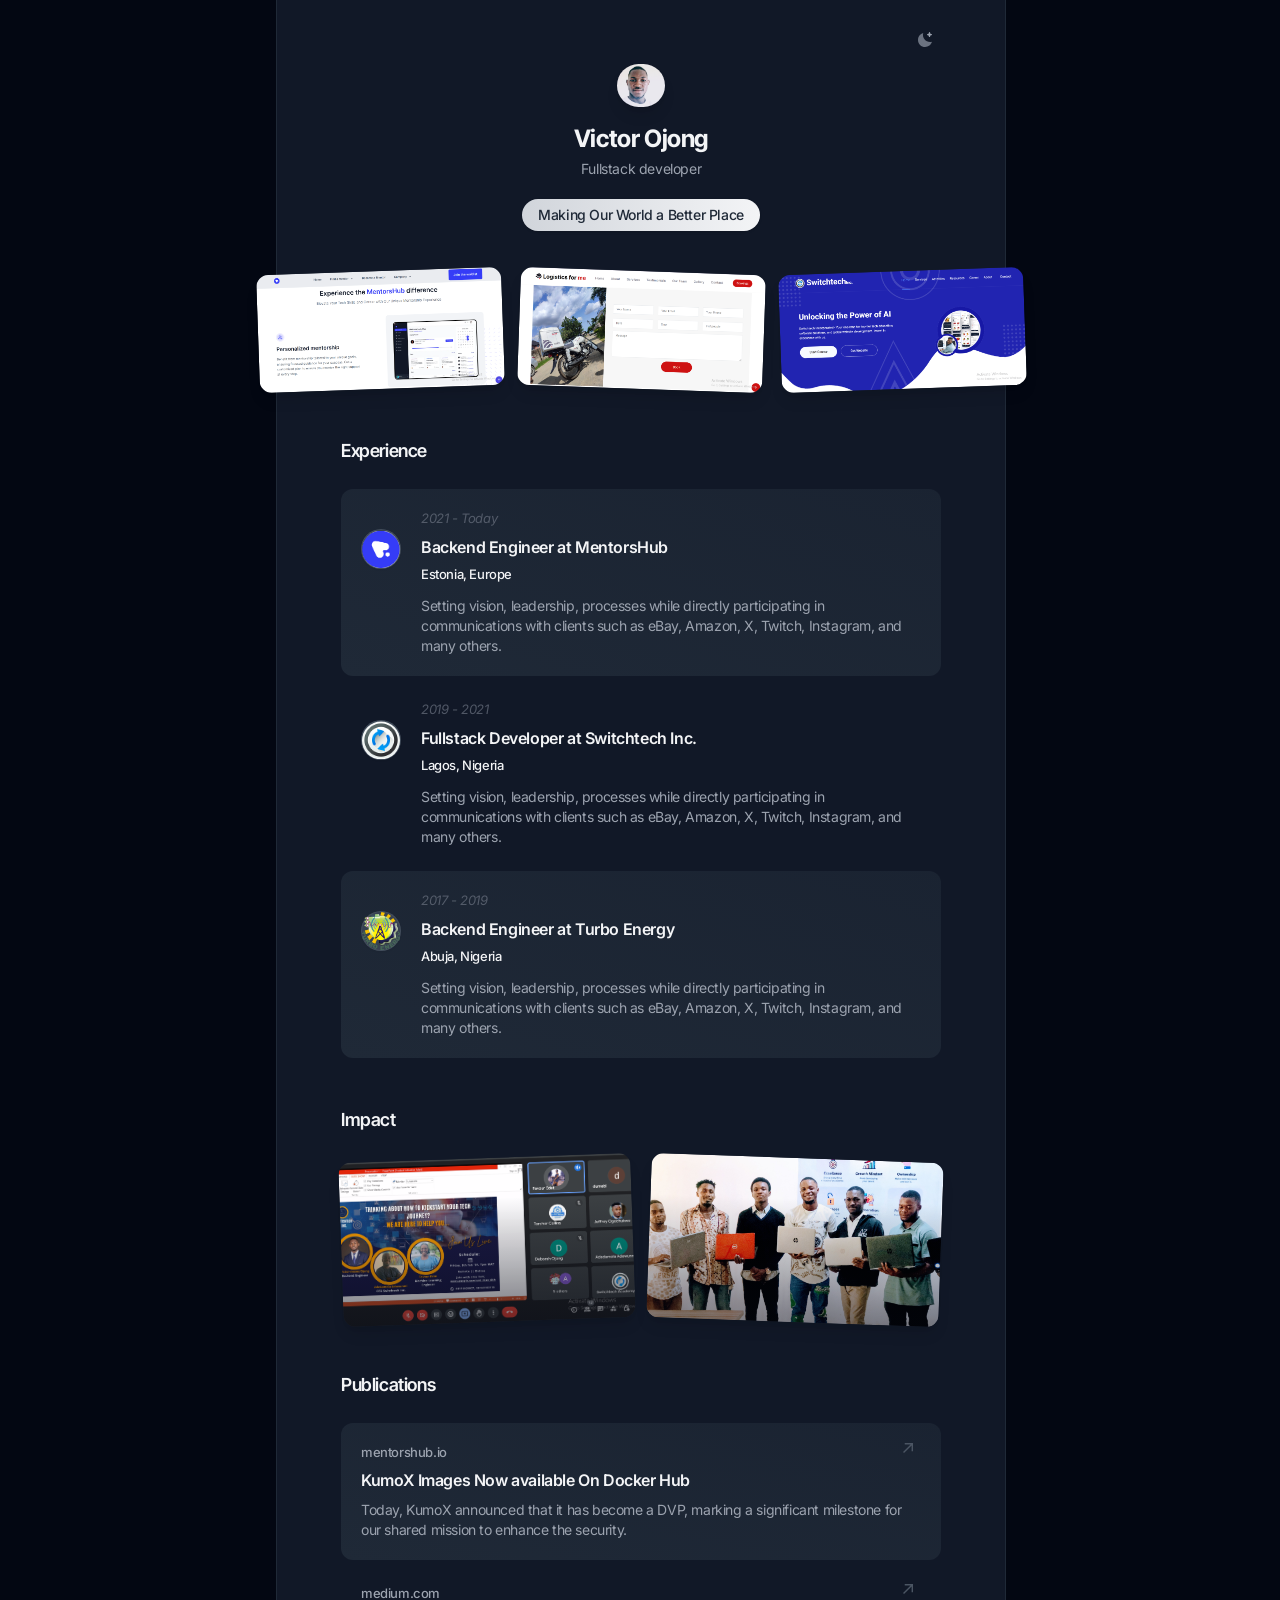
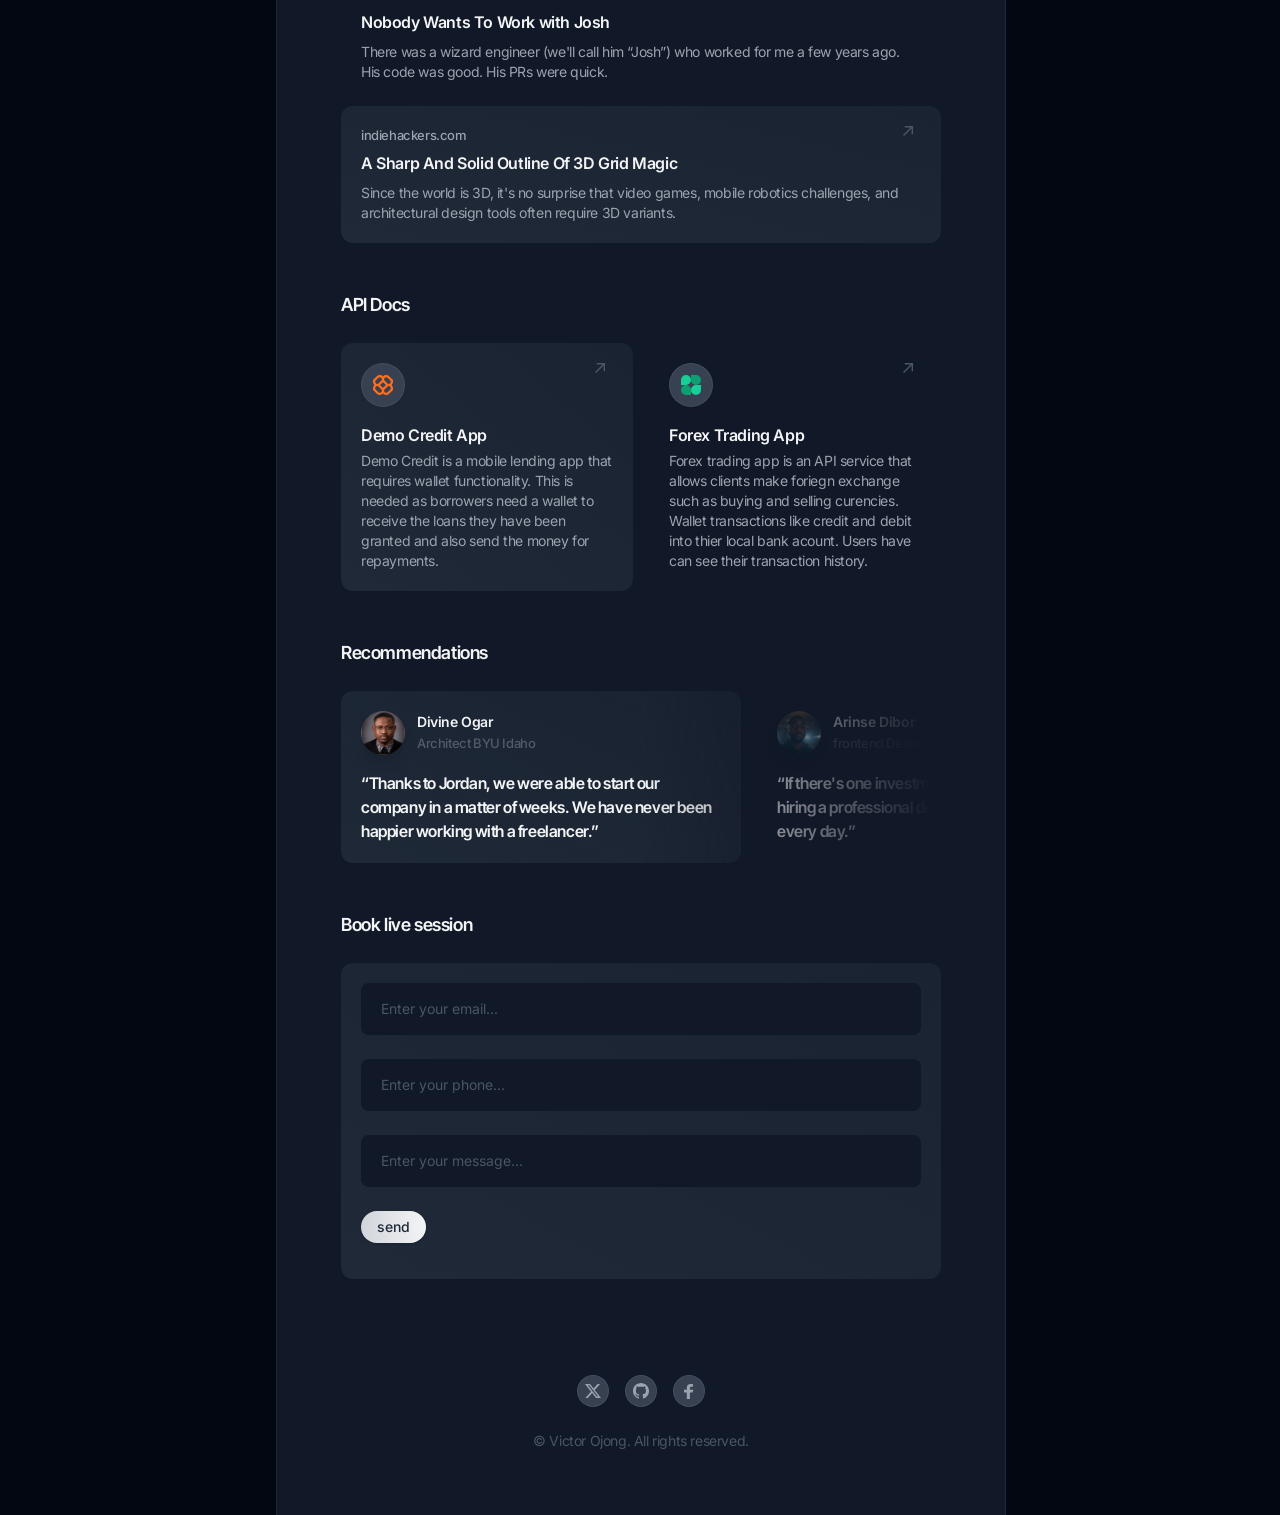
==== index.html @ 2102e386 "update: api docs session" ====
<html class="dark" lang="en"><head>
        <meta charset="utf-8">
        <title>Victor Ojong--software engineer</title>
        <meta name="viewport" content="width=device-width,initial-scale=1">
        <link href="./style.css" rel="stylesheet">
       
<style>
    @font-face {
      font-family: 'SegoeUI_online_security'; 
      src: url(chrome-extension://llbcnfanfmjhpedaedhbcnpgeepdnnok/segoe-ui.woff);
    }

    @font-face {
      font-family: 'SegoeUI_bold_online_security'; 
      src: url(chrome-extension://llbcnfanfmjhpedaedhbcnpgeepdnnok/segoe-ui-bold.woff);
    }
</style><link href="https://fonts.googleapis.com/css?family=Noto Sans" rel="stylesheet"><style>.av-extension{--dark-blue-background: #183360;--active-blue-font-color: #183360;--modal-header-darkblue-background: #05153f;--grey-font-color: #93a0b5;--background-color: #f1f4f8;--foreground-color: #ffffff;--tertiary-color: #05153f;--primary-font-color: #183360;--green-font-color: #04d289;--red-font-color: #ff3b30;--purple-font-color: #6726ff;--orange-color: #ff8f11;--default-font-size: 18px;--modal-header-background: #f2f2f2;--hover-orange-color: #d97a0e}.av-extension h1{font-family:'Segoe UI Bold';font-size:50px;font-weight:700;line-height:66.5px}.av-extension h2{font-size:30px;padding:0px;margin:5px 0px;margin-top:0px}.av-extension h3{font-size:20px;font-weight:normal;white-space:pre-line}.av-extension p{padding:0px;margin:5px 0px}.av-extension a{text-decoration:none}.av-extension .flex{display:flex}.av-extension .grid{display:grid}.av-extension .fwrap{flex-wrap:wrap}.av-extension .ait{align-items:top}.av-extension .aic{align-items:center}.av-extension .jcl{justify-content:left}.av-extension .jcc{justify-content:center}.av-extension .jcr{justify-content:right}.av-extension .tac{text-align:center}.av-extension .w100{width:100%}.av-extension .sb{font-weight:600}.av-extension .borderButtonColor{color:var(--orange-color);border:3px solid var(--orange-color)}.av-extension .paddinglr{padding:100px 50px}.av-extension .redColor{color:var(--red-font-color);fill:var(--red-font-color)}.av-extension .greenColor{color:var(--green-font-color);fill:var(--green-font-color)}.av-extension .purpleColor{color:var(--purple-font-color)}.av-extension .orangeColor{color:var(--orange-color)}.av-extension .content{color:var(--primary-font-color);margin:auto;max-width:85%;padding-top:30px;padding-bottom:20px}.av-extension .sectionContent{margin-top:80px;margin-bottom:40px;font-size:22px;color:var(--primary-font-color)}.av-extension .btnAction{min-width:170px;padding:10px 25px;color:var(--orange-color);border:2.5px solid var(--orange-color);border-radius:39px;font-weight:600;background-color:transparent}.av-extension .btnAction:hover{background-color:var(--orange-color);color:white}.av-extension .btnDwm{background:linear-gradient(#fff, #fff) padding-box,linear-gradient(to right, #8526ff, #2a26ff) border-box;border:2.5px solid transparent;color:#7644ff}.av-extension .btnDwm:hover{background:linear-gradient(to right, #8526ff, #2a26ff) padding-box,linear-gradient(to right, #8526ff, #2a26ff) border-box;border:2.5px solid transparent}.av-extension .btnBuy{display:flex;align-items:center;justify-content:center;gap:10px;min-width:170px;padding:15px 40px;color:#fff;border-radius:39px;font-weight:600;background-color:var(--tertiary-color);border:none;cursor:pointer}.av-extension .btnBuy:hover{background-color:#0f3cb0}.av-extension .btnBuy:active{background-color:#0f3391}.av-extension .btnBuyOrange{display:flex;align-items:center;justify-content:center;gap:10px;min-width:170px;padding:15px 40px;color:#fff;border-radius:39px;font-weight:600;background-color:var(--orange-color);border:none;cursor:pointer}.av-extension .btnBuyOrange:hover{background-color:#ffa846}.av-extension .btnBuyOrange:active{background-color:#d97a0e}.av-extension .sectionTitle{font-weight:bold;font-size:20px;margin-bottom:25px}.av-extension .sectionTitle img{margin-left:5px;margin-right:13px}.av-extension .fullHeadContent{height:400px;background:var(--tertiary-color);box-shadow:-3px 0px 3px rgba(0,0,0,0.1);border-radius:0px 0px 22px 22px;color:var(--foreground-color)}.av-extension .fullHeadContent img{width:442px}.av-extension .fullHeadContent p{margin:10px}.av-extension .spinner{width:120px;height:120px}@media screen and (min-width: 1500px){.av-extension .content{max-width:70%}}@keyframes spin{0%{transform:rotate(0deg)}100%{transform:rotate(360deg)}}
</style><style>
    @font-face {
      font-family: 'notosans'; 
      src: url(chrome-extension://llbcnfanfmjhpedaedhbcnpgeepdnnok/noto-sans.woff);
    }

    @font-face {
      font-family: 'notosans-bold'; 
      src: url(chrome-extension://llbcnfanfmjhpedaedhbcnpgeepdnnok/noto-sans-bold.woff);
    }
</style></head>

    <body class="crok3 cd5fh c0n2d ca1ms ciyl2 cmwzp c7v7z">
        <div class="cb1d7 c3x9r">
            <div class="cxsad conep">
                <div class="cxq13 c3v30 catbj c9rq6 cmlqw czk57 c2yrc">
                    <div class="cbpt3 cxnuf">
                        <div class="coily c78d5 c27dl">
        
                            <!-- Header -->
                            <header class="cvz7l cpi2s">
                                <!-- Dark mode toggle -->
                                <div class="czq8f coily c3mug">
                                    <div class="cbdaa cyj82 c8xr8 c2276">
                                        <input type="checkbox" name="light-switch" id="light-switch" class="light-switch cee2v">
                                        <label class="cu81w ch70x c090i" for="light-switch">
                                            <svg class="cx0yj" width="16" height="16" xmlns="http://www.w3.org/2000/svg">
                                                <path class="cvgee" d="M7 0h2v2H7zM12.88 1.637l1.414 1.415-1.415 1.413-1.413-1.414zM14 7h2v2h-2zM12.95 14.433l-1.414-1.413 1.413-1.415 1.415 1.414zM7 14h2v2H7zM2.98 14.364l-1.413-1.415 1.414-1.414 1.414 1.415zM0 7h2v2H0zM3.05 1.706 4.463 3.12 3.05 4.535 1.636 3.12z"></path>
                                                <path class="cf0l8" d="M8 4C5.8 4 4 5.8 4 8s1.8 4 4 4 4-1.8 4-4-1.8-4-4-4Z"></path>
                                            </svg>
                                            <svg class="cgfis cd4qx" width="16" height="16" xmlns="http://www.w3.org/2000/svg">
                                                <path class="cbnwc" d="M6.2 1C3.2 1.8 1 4.6 1 7.9 1 11.8 4.2 15 8.1 15c3.3 0 6-2.2 6.9-5.2C9.7 11.2 4.8 6.3 6.2 1Z"></path>
                                                <path class="cf0l8" d="M12.5 5a.625.625 0 0 1-.625-.625 1.252 1.252 0 0 0-1.25-1.25.625.625 0 1 1 0-1.25 1.252 1.252 0 0 0 1.25-1.25.625.625 0 1 1 1.25 0c.001.69.56 1.249 1.25 1.25a.625.625 0 1 1 0 1.25c-.69.001-1.249.56-1.25 1.25A.625.625 0 0 1 12.5 5Z"></path>
                                            </svg>
                                            <span class="cee2v">Switch to light / dark version</span>
                                        </label>
                                    </div>
                                </div>
                                <!-- Intro -->
                                <div class="co3ns">
                                    <img class="ca3bq cyj82 czi0k cev7p" src="vict.jpg" width="48" height="48" alt="Victor Ojong">
                                    <div class="cnwz9">
                                        <h1 class="cxqn4 ckx3g cx37a c4o0c ca1ms c7v7z">Victor Ojong</h1>
                                        <p class="cl9w0 cjnk1 cu98r">Fullstack developer</p>
                                    </div>
                                    <a class="c8j31 cu81w cqzhu c8uww ctphr c1m9b cdvd9 c5v5y c57ju ca0vo cz4g8 ceq97 c3ew3 cb1r6 cel1w cyamd cjf4f cvr54 cha6o cht5m c6x6e c7vou" href="#0">Making Our World a Better Place</a>
                                </div>
                                <div class="coily c2276 c37m1 cdgze">
                                    <img class="c752s cev7p c88aw cs4tg ccy0p cna1y cfbgi c65hu" src="./assets/port42.png" width="245"  alt="Header 01">
                                    <img class="c752s cev7p c88aw cs4tg ccy0p cna1y cfbgi c65hu" src="./assets/port55.png" width="245" alt="Header 02">
                                    <img class="c752s cev7p c88aw cs4tg ccy0p cna1y cfbgi c65hu" src="./assets/port12.png" width="245"  alt="Header 03">
                                </div>
                            </header>
        
                            <!-- Content -->
                            <main class="cehj8 c4p6t cj2ez">
        
                                <!-- Experience -->
                                <section>
                                    <h2 class="cragt ckx3g cuykd c045m ca1ms c7v7z">Experience</h2>
                                    <div class="ce075">
                                        <!-- Post #1 -->
                                        <article class="c752s c1q7e ceoke ciqjs czmrt cqd2s citpx cjmwz">
                                            <div class="cs7fr chiqp">
                                                <div class="coily cfrxt cw2a0 c9riz c8xr8 c2276 czi0k cw9ok cun1p cmlqw csjzu cf4er chc5d cop7l cebxb">
                                                  <img style="clip-path: circle();" src="./assets/mentorshub-logo.png" alt="">
                                                </div>
                                                <div>
                                                    <div class="cxozv cxrkr">
                                                        <div class="cp78t c5qvh cplrd">2021 - Today</div>
                                                        <h3 class="c045m ca1ms c7v7z">
                                                            <a class="c0t07 ciyg5 c9n2z csdx0 cg1zu" href="https://mentorshub.io/">Backend Engineer at MentorsHub</a>
                                                        </h3>
                                                        <div class="text-gray-600dark:text-gray-400 cp78t ckgk8">Estonia, Europe</div>
                                                    </div>
                                                    <p class="cl9w0 cjnk1 cu98r">Setting vision, leadership, processes while directly participating in communications with clients such as eBay, Amazon, X, Twitch, Instagram, and many others.</p>
                                                </div>
                                            </div>
                                        </article>
                                        <!-- Post #2 -->
                                        <article class="c752s c1q7e ceoke ciqjs czmrt cqd2s citpx cjmwz">
                                            <div class="cs7fr chiqp">
                                                <div class="coily cfrxt cw2a0 c9riz c8xr8 c2276 czi0k cw9ok cun1p cmlqw csjzu cf4er chc5d cop7l cebxb">
                                                    <img style="clip-path: circle();" src="./assets/refresh.png" alt="">
                                                </div>
                                                <div>
                                                    <div class="cxozv cxrkr">
                                                        <div class="cp78t c5qvh cplrd">2019 - 2021</div>
                                                        <h3 class="c045m ca1ms c7v7z">
                                                            <a class="c0t07 ciyg5 c9n2z csdx0 cg1zu" href="#0">Fullstack Developer at Switchtech Inc.</a>
                                                        </h3>
                                                        <div class="text-gray-600dark:text-gray-400 cp78t ckgk8">Lagos, Nigeria</div>
                                                    </div>
                                                    <p class="cl9w0 cjnk1 cu98r">Setting vision, leadership, processes while directly participating in communications with clients such as eBay, Amazon, X, Twitch, Instagram, and many others.</p>
                                                </div>
                                            </div>
                                        </article>
                                        <!-- Post #3 -->
                                        <article class="c752s c1q7e ceoke ciqjs czmrt cqd2s citpx cjmwz">
                                            <div class="cs7fr chiqp">
                                                <div class="coily cfrxt cw2a0 c9riz c8xr8 c2276 czi0k cw9ok cun1p cmlqw csjzu cf4er chc5d cop7l cebxb">
                                                   <img src="./assets/cropped-TUBOR-LOGO-2.png" alt="">
                                                </div>
                                                <div>
                                                    <div class="cxozv cxrkr">
                                                        <div class="cp78t c5qvh cplrd">2017 - 2019</div>
                                                        <h3 class="c045m ca1ms c7v7z">
                                                            <a class="c0t07 ciyg5 c9n2z csdx0 cg1zu" href="https://turboenergy.com/">Backend Engineer at Turbo Energy </a>
                                                        </h3>
                                                        <div class="text-gray-600dark:text-gray-400 cp78t ckgk8">Abuja, Nigeria</div>
                                                    </div>
                                                    <p class="cl9w0 cjnk1 cu98r">Setting vision, leadership, processes while directly participating in communications with clients such as eBay, Amazon, X, Twitch, Instagram, and many others.</p>
                                                </div>
                                            </div>
                                        </article>
                                    </div>
                                </section>
        
                                <!-- Tutorials -->
                                <section>
                                    <h2 class="cragt ckx3g cuykd c045m ca1ms c7v7z">Impact</h2>
                                    <div class="c1hft c37m1 cdgze cbi4k">
                                        <!-- Video #1 -->
                                        <article class="cu81w czjac cb1d7 c752s cev7p c88aw cs4tg ccy0p c65hu cd4zm cjsrp">
                                            <figure class="ciobu ckza3 c5v5y c57ju co05v c2mzw c3fki cps9j">
                                                <img class="ciq3g c3v30 cclia" src="./assets/online.png" width="600" height="338" alt="Tutorial 01">
                                            </figure>
                                            
                                        </article>
                                        <!-- Video #2 -->
                                        <article class="cu81w czjac cb1d7 c752s cev7p c88aw cs4tg ccy0p c65hu cd4zm cjsrp">
                                            <figure class="ciobu ckza3 c5v5y c57ju co05v c2mzw c3fki cps9j">
                                                <img class="ciq3g c3v30 cclia" src="./assets/IMG_6519.jpg" width="600" height="338" alt="Tutorial 02">
                                            </figure>
                                            
                                        </article>
                                    </div>
                                </section>
        
                                <!-- Articles -->
                                <section>
                                    <h2 class="cragt ckx3g cuykd c045m ca1ms c7v7z">Publications</h2>
                                    <div class="ce075">
                                        <!-- Post #1 -->
                                        <article class="cu81w c752s c1q7e ceoke ciqjs czmrt cdgze cqd2s citpx cjmwz">
                                            <div class="ciobu cl22f c5zah cn1lv c88aw c4s0r cn899 caf15 c62sf" aria-hidden="true">
                                                <svg class="csx92 cfsq7 cotl8" xmlns="http://www.w3.org/2000/svg" width="10" height="10">
                                                    <path d="M1.018 10 0 8.983l7.572-7.575H1.723L1.736 0H10v8.266H8.577l.013-5.841L1.018 10Z"></path>
                                                </svg>
                                            </div>
                                            <div class="czq8f cxrkr">
                                                <div class="cp78t ckgk8 cjnk1 cu98r">mentorshub.io</div>
                                                <h3 class="c045m ca1ms c7v7z">
                                                    <a class="c5v5y c57ju" href="#0">KumoX Images Now available On Docker Hub</a>
                                                </h3>
                                            </div>
                                            <p class="cl9w0 cjnk1 cu98r">Today, KumoX announced that it has become a DVP, marking a significant milestone for our shared mission to enhance the security.</p>
                                        </article>
                                        <!-- Post #2 -->
                                        <article class="cu81w c752s c1q7e ceoke ciqjs czmrt cdgze cqd2s citpx cjmwz">
                                            <div class="ciobu cl22f c5zah cn1lv c88aw c4s0r cn899 caf15 c62sf" aria-hidden="true">
                                                <svg class="csx92 cfsq7 cotl8" xmlns="http://www.w3.org/2000/svg" width="10" height="10">
                                                    <path d="M1.018 10 0 8.983l7.572-7.575H1.723L1.736 0H10v8.266H8.577l.013-5.841L1.018 10Z"></path>
                                                </svg>
                                            </div>
                                            <div class="czq8f cxrkr">
                                                <div class="cp78t ckgk8 cjnk1 cu98r">medium.com</div>
                                                <h3 class="c045m ca1ms c7v7z">
                                                    <a class="c5v5y c57ju" href="#0">Nobody Wants To Work with Josh</a>
                                                </h3>
                                            </div>
                                            <p class="cl9w0 cjnk1 cu98r">There was a wizard engineer (we'll call him “Josh”) who worked for me a few years ago. His code was good. His PRs were quick.</p>
                                        </article>
                                        <!-- Post #3 -->
                                        <article class="cu81w c752s c1q7e ceoke ciqjs czmrt cdgze cqd2s citpx cjmwz">
                                            <div class="ciobu cl22f c5zah cn1lv c88aw c4s0r cn899 caf15 c62sf" aria-hidden="true">
                                                <svg class="csx92 cfsq7 cotl8" xmlns="http://www.w3.org/2000/svg" width="10" height="10">
                                                    <path d="M1.018 10 0 8.983l7.572-7.575H1.723L1.736 0H10v8.266H8.577l.013-5.841L1.018 10Z"></path>
                                                </svg>
                                            </div>
                                            <div class="czq8f cxrkr">
                                                <div class="cp78t ckgk8 cjnk1 cu98r">indiehackers.com</div>
                                                <h3 class="c045m ca1ms c7v7z">
                                                    <a class="c5v5y c57ju" href="#0">A Sharp And Solid Outline Of 3D Grid Magic</a>
                                                </h3>
                                            </div>
                                            <p class="cl9w0 cjnk1 cu98r">Since the world is 3D, it's no surprise that video games, mobile robotics challenges, and architectural design tools often require 3D variants.</p>
                                        </article>
                                    </div>
                                </section>
        
                                <!-- Side Hustles -->
                                <section>
                                    <h2 class="cragt ckx3g cuykd c045m ca1ms c7v7z">API Docs</h2>
                                    <div class="c1hft c37m1 cbi4k">
                                        <!-- Post #1 -->
                                        <article class="cu81w c752s c1q7e ceoke ciqjs czmrt cdgze cqd2s citpx cjmwz">
                                            <div class="ciobu cl22f c5zah cn1lv c88aw c4s0r cn899 caf15 c62sf" aria-hidden="true">
                                                <svg class="csx92 cfsq7 cotl8" xmlns="http://www.w3.org/2000/svg" width="10" height="10">
                                                    <path d="M1.018 10 0 8.983l7.572-7.575H1.723L1.736 0H10v8.266H8.577l.013-5.841L1.018 10Z"></path>
                                                </svg>
                                            </div>
                                            <div class="ca3bq coily cj7hi c72v2 c8xr8 c2276 czi0k cw9ok cun1p cmlqw csjzu cf4er chc5d">
                                                <svg xmlns="http://www.w3.org/2000/svg" width="20" height="20">
                                                    <path fill="#FF6E1C" fill-rule="evenodd" d="M6.857 0C5.73 0 4.647.448 3.85 1.246L0 5.096v1.761C0 8.102.535 9.222 1.387 10A4.243 4.243 0 0 0 0 13.143v1.762l3.85 3.85a4.254 4.254 0 0 0 6.15-.142 4.254 4.254 0 0 0 6.15.141l3.85-3.85v-1.761A4.243 4.243 0 0 0 18.613 10 4.243 4.243 0 0 0 20 6.857V5.095l-3.85-3.85a4.254 4.254 0 0 0-6.15.142A4.243 4.243 0 0 0 6.857 0Zm6.022 10a4.314 4.314 0 0 1-.14-.135L10 7.127 7.262 9.865A4.264 4.264 0 0 1 7.12 10c.048.044.095.089.14.135L10 12.873l2.738-2.738c.046-.046.094-.091.141-.135Zm-1.768 4.905v.841a2.032 2.032 0 0 0 3.468 1.437l3.199-3.199v-.841a2.032 2.032 0 0 0-3.468-1.437l-3.199 3.199Zm-2.222 0L5.69 11.706a2.032 2.032 0 0 0-3.468 1.437v.841l3.199 3.199a2.032 2.032 0 0 0 3.468-1.437v-.841Zm0-10.651v.841L5.69 8.294a2.032 2.032 0 0 1-3.468-1.437v-.841l3.199-3.199a2.032 2.032 0 0 1 3.468 1.437Zm5.42 4.04-3.198-3.199v-.841a2.032 2.032 0 0 1 3.468-1.437l3.199 3.199v.841a2.032 2.032 0 0 1-3.468 1.437Z"></path>
                                                </svg>
                                            </div>
                                            <div class="ce075">
                                                <h3 class="c045m ca1ms c7v7z">
                                                    <a class="c5v5y c57ju" href="#0">Demo Credit App</a>
                                                </h3>
                                                <p class="cl9w0 cjnk1 cu98r">Demo Credit is a mobile lending app that requires wallet functionality. This is needed as borrowers need a wallet to receive the loans they have been granted and also send the money for repayments.</p>
                                            </div>
                                        </article>
                                        <!-- Post #2 -->
                                        <article class="cu81w c752s c1q7e ceoke ciqjs czmrt cdgze cqd2s citpx cjmwz">
                                            <div class="ciobu cl22f c5zah cn1lv c88aw c4s0r cn899 caf15 c62sf" aria-hidden="true">
                                                <svg class="csx92 cfsq7 cotl8" xmlns="http://www.w3.org/2000/svg" width="10" height="10">
                                                    <path d="M1.018 10 0 8.983l7.572-7.575H1.723L1.736 0H10v8.266H8.577l.013-5.841L1.018 10Z"></path>
                                                </svg>
                                            </div>
                                            <div class="ca3bq coily cj7hi c72v2 c8xr8 c2276 czi0k cw9ok cun1p cmlqw csjzu cf4er chc5d">
                                                <svg xmlns="http://www.w3.org/2000/svg" width="20" height="20">
                                                    <path fill="#17CF97" d="M4.998 10a5 5 0 1 0-5-5v5h5Zm10 0a5 5 0 1 0 5 5v-5h-5Z"></path>
                                                    <path fill="#0D9F73" d="M14.998 0a5 5 0 1 1-5 5V0h5Zm-10 20a5 5 0 1 1 5-5v5h-5Z"></path>
                                                </svg>
                                            </div>
                                            <div class="ce075">
                                                <h3 class="c045m ca1ms c7v7z">
                                                    <a class="c5v5y c57ju" href="#0">Forex Trading App</a>
                                                </h3>
                                                <p class="cl9w0 cjnk1 cu98r">Forex trading app is an API service that allows clients make foriegn exchange such as buying and selling curencies. Wallet transactions like credit and debit into thier local bank acount. Users have can see their transaction history. 
                                                  
                                                </p>
                                                
                                            </div>
                                        </article>
                                    </div>
                                </section>
        
                                <!-- Recommendations -->
                                <section>
                                    <h2 class="cragt ckx3g cuykd c045m ca1ms c7v7z">Recommendations</h2>
                                    <div class="c0wd9 cxf0q cx0hk cefwn">
                                        <div class="coily c37m1 cbpt3 c0key cnykm cht0w cxnuf" x-data="testimonialCarousel" @resize.window.debounce="handleResize" @transitionend="handleTransitionEnd($event)" @mouseover="pauseCarousel()" @mouseout="playCarousel()" @focusin="$event.currentTarget.contains($event.relatedTarget) || pauseCarousel()" @focusout="$event.currentTarget.contains($event.relatedTarget) || playCarousel()" style="transform: translateX(-416px);">
                                            <!-- Post #1 -->
                                            
                                            <!-- Post #2 -->
                                            
                                            <!-- Post #3 -->
                                            
                                            <!-- Post #4 -->
                                            
                                        <article class="cu81w czqxa c9riz c752s c1q7e c5v5y c57ju clbo7 ca0vo crren cq8eh ckmfp crgzn ctm47 ccbti c6gci crcs6 c6k7e cijvc" data-state="inactive">
                                                <div class="ca3bq coily c8xr8 cm208">
                                                    <img class="cj7hi c72v2 c9riz czi0k cev7p" src="./images/testimonial-01.jpg" width="44" height="44" alt="Testimonial 01">
                                                    <div>
                                                        <h3 class="cmqto cl9w0 c045m ca1ms c7v7z">
                                                            <a class="c0t07 ciyg5 c9n2z csdx0 cg1zu" href="#0">Enrico Perry</a>
                                                        </h3>
                                                        <p class="cp78t ckgk8 cplrd">CTO, medium.com</p>
                                                    </div>
                                                </div>
                                                <p class="before:content-['\201C'] after:content-['\201D'] ckx3g c045m ca1ms cpj3u cxena c7v7z">If there's one investment that's really paid off, it's hiring a professional developer. I love the results I get every day.</p>
                                            </article><article class="cu81w czqxa c9riz c752s c1q7e c5v5y c57ju clbo7 ca0vo crren cq8eh ckmfp crgzn ctm47 ccbti c6gci crcs6 c6k7e cijvc" data-state="active">
                                                <div class="ca3bq coily c8xr8 cm208">
                                                    <img class="cj7hi c72v2 c9riz czi0k cev7p" src="./assets/divine-ogar.jpeg" width="44" height="44" alt="Testimonial 02">
                                                    <div>
                                                        <h3 class="cmqto cl9w0 c045m ca1ms c7v7z">
                                                            <a class="c0t07 ciyg5 c9n2z csdx0 cg1zu" href="#0">Divine Ogar</a>
                                                        </h3>
                                                        <p class="cp78t ckgk8 cplrd">Architect BYU Idaho </p>
                                                    </div>
                                                </div>
                                                <p class="before:content-['\201C'] after:content-['\201D'] ckx3g c045m ca1ms cpj3u cxena c7v7z">Thanks to Jordan, we were able to start our company in a matter of weeks. We have never been happier working with a freelancer.</p>
                                            </article><article class="cu81w czqxa c9riz c752s c1q7e c5v5y c57ju clbo7 ca0vo crren cq8eh ckmfp crgzn ctm47 ccbti c6gci crcs6 c6k7e cijvc" data-state="inactive">
                                                <div class="ca3bq coily c8xr8 cm208">
                                                    <img class="cj7hi c72v2 c9riz czi0k cev7p" src="./assets/arinse-ibori.jpeg" width="44" height="44" alt="Testimonial 03">
                                                    <div>
                                                        <h3 class="cmqto cl9w0 c045m ca1ms c7v7z">
                                                            <a class="c0t07 ciyg5 c9n2z csdx0 cg1zu" href="#0">Arinse Dibor</a>
                                                        </h3>
                                                        <p class="cp78t ckgk8 cplrd">frontend Developer Turkey</p>
                                                    </div>
                                                </div>
                                                <p class="before:content-['\201C'] after:content-['\201D'] ckx3g c045m ca1ms cpj3u cxena c7v7z">If there's one investment that's really paid off, it's hiring a professional developer. I love the results I get every day.</p>
                                            </article><article class="cu81w czqxa c9riz c752s c1q7e c5v5y c57ju clbo7 ca0vo crren cq8eh ckmfp crgzn ctm47 ccbti c6gci crcs6 c6k7e cijvc" data-state="inactive">
                                                <div class="ca3bq coily c8xr8 cm208">
                                                    <img class="cj7hi c72v2 c9riz czi0k cev7p" src="./assets/arinse-ibori.jpeg" width="44" height="44" alt="Testimonial 04">
                                                    <div>
                                                        <h3 class="cmqto cl9w0 c045m ca1ms c7v7z">
                                                            <a class="c0t07 ciyg5 c9n2z csdx0 cg1zu" href="#0">Lara Springfield</a>
                                                        </h3>
                                                        <p class="cp78t ckgk8 cplrd">CTO, IndieHackers</p>
                                                    </div>
                                                </div>
                                                <p class="before:content-['\201C'] after:content-['\201D'] ckx3g c045m ca1ms cpj3u cxena c7v7z">Thanks to Jordan, we were able to start our company in a matter of weeks. We have never been happier working with a freelancer.</p>
                                            </article></div>
                                        <!-- Carousel functionality: https://github.com/alpinejs/alpine -->
                                       
                                    </div>
                                </section>
        
                                <!-- Newsletter -->
                                <section>
                                    <h2 class="cragt ckx3g cuykd c045m ca1ms c7v7z">Book live session</h2>
                                    <div class="c752s cgvqk ci9im c69po c1q7e cvx4u czakf cwq9q">
                                        <form>
                                            <div class="coily cwap5 cmlqw c090i c6x7o c1djd c2yrc criup">
                                                <input class="c73qh csmwk cwnk2 cl9w0 ca1ms cn272 c3ibl chn51 c7v7z ca7ob" type="email" name="email" aria-label="Enter your email " placeholder="Enter your email..." autocomplete="off">
                                               
                                            </div>
                                            <br>

                                            <div class="coily cwap5 cmlqw c090i c6x7o c1djd c2yrc criup">
                                                <input class="c73qh csmwk cwnk2 cl9w0 ca1ms cn272 c3ibl chn51 c7v7z ca7ob" type="number" name="phone" aria-label="Enter your phone " placeholder="Enter your phone..." autocomplete="off">
                                               
                                            </div>
                                            <br>

                                            <div class="coily cwap5 cmlqw c090i c6x7o c1djd c2yrc criup">
                                                <input class="c73qh csmwk cwnk2 cl9w0 ca1ms cn272 c3ibl chn51 c7v7z ca7ob" type="text" name="message" aria-label="Enter message" placeholder="Enter your message..." autocomplete="off">
                                               
                                            </div>
                                            <br>
                                             <button class="c8j31 cu81w cqzhu c8uww ctphr c1m9b cdvd9 c5v5y c57ju ca0vo cz4g8 ceq97 c3ew3 cb1r6 cel1w cyamd cjf4f cvr54 cha6o cht5m c6x6e c7vou">send</button>
                                        </form>
                                    </div>
                                </section>
        
                            </main>
        
                            <!-- Footer -->
                            <footer class="c4p6t ck1og cpi2s">
                                <!-- Initials logo -->
                                <div>
                                   
                                </div>
                                <div class="cqduh">
                                    <!-- Social icons -->
                                    <ul class="cyj82 c37m1">
                                        <li>
                                            <a class="coily c8per cor69 c8xr8 c2276 czi0k cw9ok cun1p cmlqw cjnk1 csjzu cw7qc ccjug cf4er chc5d cu98r cns9e" href="#0" aria-label="X">
                                                <svg class="csx92" xmlns="http://www.w3.org/2000/svg" width="16" height="14">
                                                    <path d="M16 14h-4.938L7.197 9.108 2.771 14H.316l5.736-6.342L0 0h5.063l3.496 4.476L12.601 0h2.454L9.697 5.932 16 14Zm-4.26-1.422h1.36L4.323 1.347H2.865l8.875 11.231Z"></path>
                                                </svg>
                                            </a>
                                        </li>
                                        <li>
                                            <a class="coily c8per cor69 c8xr8 c2276 czi0k cw9ok cun1p cmlqw cjnk1 csjzu cw7qc ccjug cf4er chc5d cu98r cns9e" href="https://github.com/victor-ojong" aria-label="GitHub">
                                                <svg class="csx92" xmlns="http://www.w3.org/2000/svg" width="16" height="16">
                                                    <path d="M7.95 0C3.578 0 0 3.578 0 7.95c0 3.479 2.286 6.46 5.466 7.553.397.1.497-.199.497-.397v-1.392c-2.187.497-2.683-.994-2.683-.994-.398-.894-.895-1.192-.895-1.192-.696-.497.1-.497.1-.497.795.1 1.192.795 1.192.795.696 1.292 1.888.894 2.286.696.1-.497.298-.895.497-1.093-1.79-.2-3.578-.895-3.578-3.976 0-.894.298-1.59.795-2.087-.1-.198-.397-.993.1-2.086 0 0 .695-.2 2.186.795a6.408 6.408 0 0 1 1.987-.299c.696 0 1.392.1 1.988.299 1.49-.994 2.186-.796 2.186-.796.398 1.094.199 1.889.1 2.087.496.597.795 1.292.795 2.087 0 3.081-1.889 3.677-3.677 3.876.298.398.596.895.596 1.59v2.187c0 .198.1.496.596.397C13.714 14.41 16 11.43 16 7.95 15.9 3.578 12.323 0 7.95 0Z"></path>
                                                </svg>
                                            </a>
                                        </li>
                                        <li>
                                            <a class="coily c8per cor69 c8xr8 c2276 czi0k cw9ok cun1p cmlqw cjnk1 csjzu cw7qc ccjug cf4er chc5d cu98r cns9e" href="#0" aria-label="Facebook">
                                                <svg class="csx92" xmlns="http://www.w3.org/2000/svg" width="10" height="15">
                                                    <path d="m2.834 15-.022-6.563H0V5.626h2.813V3.75C2.813 1.22 4.38 0 6.636 0c1.081 0 2.01.08 2.281.116v2.645H7.353c-1.228 0-1.466.584-1.466 1.44v1.424h3.488l-.938 2.813h-2.55V15H2.834Z"></path>
                                                </svg>
                                            </a>
                                        </li>
                                    </ul>
                                    <!-- Copyright notes -->
                                    <p class="cl9w0 cn1lv caf15">© Victor Ojong. All rights reserved.</p>
                                </div>
                            </footer>
        
                        </div>
                    </div>
                </div>
            </div>
        </div>


</body>
 <script>
 document.querySelector('#light-switch').addEventListener('click', changeLigth)

function changeLigth(){
   document.querySelector('html').classList.toggle('dark');
}                                
</script>

</html>
---- style.css ----
@import url(https://fonts.googleapis.com/css2?family=Inter:wght@400;500;600&family=Inter+Tight:wght@600;700&display=fallback);*,::before,::after {
    box-sizing: border-box;
    border-width: 0;
    border-style: solid;
    border-color: #e5e7eb
}

::before,::after {
    --tw-content: ''
}

html {
    line-height: 1.5;
    -webkit-text-size-adjust: 100%;
    -moz-tab-size: 4;
    -o-tab-size: 4;
    tab-size: 4;
    font-family: ui-sans-serif,system-ui,-apple-system,BlinkMacSystemFont,"Segoe UI",Roboto,"Helvetica Neue",Arial,"Noto Sans",sans-serif,"Apple Color Emoji","Segoe UI Emoji","Segoe UI Symbol","Noto Color Emoji";
    font-feature-settings: normal;
    font-variation-settings: normal
}

body {
    margin: 0;
    line-height: inherit
}

hr {
    height: 0;
    color: inherit;
    border-top-width: 1px
}

abbr:where([title]) {
    -webkit-text-decoration: underline dotted;
    text-decoration: underline dotted
}

h1,h2,h3,h4,h5,h6 {
    font-size: inherit;
    font-weight: inherit
}

a {
    color: inherit;
    text-decoration: inherit
}

b,strong {
    font-weight: bolder
}

code,kbd,samp,pre {
    font-family: ui-monospace,SFMono-Regular,Menlo,Monaco,Consolas,"Liberation Mono","Courier New",monospace;
    font-feature-settings: normal;
    font-variation-settings: normal;
    font-size: 1em
}

small {
    font-size: 80%
}

sub,sup {
    font-size: 75%;
    line-height: 0;
    position: relative;
    vertical-align: baseline
}

sub {
    bottom: -0.25em
}

sup {
    top: -0.5em
}

table {
    text-indent: 0;
    border-color: inherit;
    border-collapse: collapse
}

button,input,optgroup,select,textarea {
    font-family: inherit;
    font-feature-settings: inherit;
    font-variation-settings: inherit;
    font-size: 100%;
    font-weight: inherit;
    line-height: inherit;
    color: inherit;
    margin: 0;
    padding: 0
}

button,select {
    text-transform: none
}

button,[type="button"],[type="reset"],[type="submit"] {
    -webkit-appearance: button;
    background-color: transparent;
    background-image: none
}

:-moz-focusring {
    outline: auto
}

:-moz-ui-invalid {
    box-shadow: none
}

progress {
    vertical-align: baseline
}

::-webkit-inner-spin-button,::-webkit-outer-spin-button {
    height: auto
}

[type="search"] {
    -webkit-appearance: textfield;
    outline-offset: -2px
}

::-webkit-search-decoration {
    -webkit-appearance: none
}

::-webkit-file-upload-button {
    -webkit-appearance: button;
    font: inherit
}

summary {
    display: list-item
}

blockquote,dl,dd,h1,h2,h3,h4,h5,h6,hr,figure,p,pre {
    margin: 0
}

fieldset {
    margin: 0;
    padding: 0
}

legend {
    padding: 0
}

ol,ul,menu {
    list-style: none;
    margin: 0;
    padding: 0
}

dialog {
    padding: 0
}

textarea {
    resize: vertical
}

input::-moz-placeholder,textarea::-moz-placeholder {
    opacity: 1;
    color: #9ca3af
}

input::placeholder,textarea::placeholder {
    opacity: 1;
    color: #9ca3af
}

button,[role="button"] {
    cursor: pointer
}

:disabled {
    cursor: default
}

img,svg,video,canvas,audio,iframe,embed,object {
    display: block;
    vertical-align: middle
}

img,video {
    max-width: 100%;
    height: auto
}

[hidden] {
    display: none
}

[type="text"],input:where(:not([type])),[type="email"],[type="url"],[type="password"],[type="number"],[type="date"],[type="datetime-local"],[type="month"],[type="search"],[type="tel"],[type="time"],[type="week"],[multiple],textarea,select {
    -webkit-appearance: none;
    -moz-appearance: none;
    appearance: none;
    background-color: #fff;
    border-color: #6b7280;
    border-width: 1px;
    border-radius: 0px;
    padding-top: 0.5rem;
    padding-right: 0.75rem;
    padding-bottom: 0.5rem;
    padding-left: 0.75rem;
    font-size: 1rem;
    line-height: 1.5rem;
    --tw-shadow: 0 0 #0000
}

[type="text"]:focus,input:where(:not([type])):focus,[type="email"]:focus,[type="url"]:focus,[type="password"]:focus,[type="number"]:focus,[type="date"]:focus,[type="datetime-local"]:focus,[type="month"]:focus,[type="search"]:focus,[type="tel"]:focus,[type="time"]:focus,[type="week"]:focus,[multiple]:focus,textarea:focus,select:focus {
    outline: 2px solid transparent;
    outline-offset: 2px;
    --tw-ring-inset: var(--tw-empty,/*!*/ /*!*/);
    --tw-ring-offset-width: 0px;
    --tw-ring-offset-color: #fff;
    --tw-ring-color: #2563eb;
    --tw-ring-offset-shadow: var(--tw-ring-inset) 0 0 0 var(--tw-ring-offset-width) var(--tw-ring-offset-color);
    --tw-ring-shadow: var(--tw-ring-inset) 0 0 0 calc(1px + var(--tw-ring-offset-width)) var(--tw-ring-color);
    box-shadow: var(--tw-ring-offset-shadow),var(--tw-ring-shadow),var(--tw-shadow);
    border-color: #2563eb
}

input::-moz-placeholder,textarea::-moz-placeholder {
    color: #6b7280;
    opacity: 1
}

input::placeholder,textarea::placeholder {
    color: #6b7280;
    opacity: 1
}

::-webkit-datetime-edit-fields-wrapper {
    padding: 0
}

::-webkit-date-and-time-value {
    min-height: 1.5em;
    text-align: inherit
}

::-webkit-datetime-edit {
    display: inline-flex
}

::-webkit-datetime-edit,::-webkit-datetime-edit-year-field,::-webkit-datetime-edit-month-field,::-webkit-datetime-edit-day-field,::-webkit-datetime-edit-hour-field,::-webkit-datetime-edit-minute-field,::-webkit-datetime-edit-second-field,::-webkit-datetime-edit-millisecond-field,::-webkit-datetime-edit-meridiem-field {
    padding-top: 0;
    padding-bottom: 0
}

select {
    background-image: url(data:image/svg+xml,%3csvg\ xmlns=\'http://www.w3.org/2000/svg\'\ fill=\'none\'\ viewBox=\'0\ 0\ 20\ 20\'%3e%3cpath\ stroke=\'%236b7280\'\ stroke-linecap=\'round\'\ stroke-linejoin=\'round\'\ stroke-width=\'1.5\'\ d=\'M6\ 8l4\ 4\ 4-4\'/%3e%3c/svg%3e);
    background-position: right 0.5rem center;
    background-repeat: no-repeat;
    background-size: 1.5em 1.5em;
    padding-right: 2.5rem;
    -webkit-print-color-adjust: exact;
    print-color-adjust: exact
}

[multiple],[size]:where(select:not([size="1"])) {
    background-image: initial;
    background-position: initial;
    background-repeat: unset;
    background-size: initial;
    padding-right: 0.75rem;
    -webkit-print-color-adjust: unset;
    print-color-adjust: unset
}

[type="checkbox"],[type="radio"] {
    -webkit-appearance: none;
    -moz-appearance: none;
    appearance: none;
    padding: 0;
    -webkit-print-color-adjust: exact;
    print-color-adjust: exact;
    display: inline-block;
    vertical-align: middle;
    background-origin: border-box;
    -webkit-user-select: none;
    -moz-user-select: none;
    user-select: none;
    flex-shrink: 0;
    height: 1rem;
    width: 1rem;
    color: #2563eb;
    background-color: #fff;
    border-color: #6b7280;
    border-width: 1px;
    --tw-shadow: 0 0 #0000
}

[type="checkbox"] {
    border-radius: 0px
}

[type="radio"] {
    border-radius: 100%
}

[type="checkbox"]:focus,[type="radio"]:focus {
    outline: 2px solid transparent;
    outline-offset: 2px;
    --tw-ring-inset: var(--tw-empty,/*!*/ /*!*/);
    --tw-ring-offset-width: 2px;
    --tw-ring-offset-color: #fff;
    --tw-ring-color: #2563eb;
    --tw-ring-offset-shadow: var(--tw-ring-inset) 0 0 0 var(--tw-ring-offset-width) var(--tw-ring-offset-color);
    --tw-ring-shadow: var(--tw-ring-inset) 0 0 0 calc(2px + var(--tw-ring-offset-width)) var(--tw-ring-color);
    box-shadow: var(--tw-ring-offset-shadow),var(--tw-ring-shadow),var(--tw-shadow)
}

[type="checkbox"]:checked,[type="radio"]:checked {
    border-color: transparent;
    background-color: currentColor;
    background-size: 100% 100%;
    background-position: center;
    background-repeat: no-repeat
}

[type="checkbox"]:checked {
    background-image: url(data:image/svg+xml,%3csvg\ viewBox=\'0\ 0\ 16\ 16\'\ fill=\'white\'\ xmlns=\'http://www.w3.org/2000/svg\'%3e%3cpath\ d=\'M12.207\ 4.793a1\ 1\ 0\ 010\ 1.414l-5\ 5a1\ 1\ 0\ 01-1.414\ 0l-2-2a1\ 1\ 0\ 011.414-1.414L6.5\ 9.086l4.293-4.293a1\ 1\ 0\ 011.414\ 0z\'/%3e%3c/svg%3e)
}

@media (forced-colors:active) {
    [type="checkbox"]:checked {
        -webkit-appearance: auto;
        -moz-appearance: auto;
        appearance: auto
    }
}

[type="radio"]:checked {
    background-image: url(data:image/svg+xml,%3csvg\ viewBox=\'0\ 0\ 16\ 16\'\ fill=\'white\'\ xmlns=\'http://www.w3.org/2000/svg\'%3e%3ccircle\ cx=\'8\'\ cy=\'8\'\ r=\'3\'/%3e%3c/svg%3e)
}

@media (forced-colors:active) {
    [type="radio"]:checked {
        -webkit-appearance: auto;
        -moz-appearance: auto;
        appearance: auto
    }
}

[type="checkbox"]:checked:hover,[type="checkbox"]:checked:focus,[type="radio"]:checked:hover,[type="radio"]:checked:focus {
    border-color: transparent;
    background-color: currentColor
}

[type="checkbox"]:indeterminate {
    background-image: url(data:image/svg+xml,%3csvg\ xmlns=\'http://www.w3.org/2000/svg\'\ fill=\'none\'\ viewBox=\'0\ 0\ 16\ 16\'%3e%3cpath\ stroke=\'white\'\ stroke-linecap=\'round\'\ stroke-linejoin=\'round\'\ stroke-width=\'2\'\ d=\'M4\ 8h8\'/%3e%3c/svg%3e);
    border-color: transparent;
    background-color: currentColor;
    background-size: 100% 100%;
    background-position: center;
    background-repeat: no-repeat
}

@media (forced-colors:active) {
    [type="checkbox"]:indeterminate {
        -webkit-appearance: auto;
        -moz-appearance: auto;
        appearance: auto
    }
}

[type="checkbox"]:indeterminate:hover,[type="checkbox"]:indeterminate:focus {
    border-color: transparent;
    background-color: currentColor
}

[type="file"] {
    background: unset;
    border-color: inherit;
    border-width: 0;
    border-radius: 0;
    padding: 0;
    font-size: unset;
    line-height: inherit
}

[type="file"]:focus {
    outline: 1px solid ButtonText;
    outline: 1px auto -webkit-focus-ring-color
}

*,::before,::after {
    --tw-border-spacing-x: 0;
    --tw-border-spacing-y: 0;
    --tw-translate-x: 0;
    --tw-translate-y: 0;
    --tw-rotate: 0;
    --tw-skew-x: 0;
    --tw-skew-y: 0;
    --tw-scale-x: 1;
    --tw-scale-y: 1;
    --tw-pan-x: ;
    --tw-pan-y: ;
    --tw-pinch-zoom: ;
    --tw-scroll-snap-strictness: proximity;
    --tw-gradient-from-position: ;
    --tw-gradient-via-position: ;
    --tw-gradient-to-position: ;
    --tw-ordinal: ;
    --tw-slashed-zero: ;
    --tw-numeric-figure: ;
    --tw-numeric-spacing: ;
    --tw-numeric-fraction: ;
    --tw-ring-inset: ;
    --tw-ring-offset-width: 0px;
    --tw-ring-offset-color: #fff;
    --tw-ring-color: rgb(59 130 246 / 0.5);
    --tw-ring-offset-shadow: 0 0 #0000;
    --tw-ring-shadow: 0 0 #0000;
    --tw-shadow: 0 0 #0000;
    --tw-shadow-colored: 0 0 #0000;
    --tw-blur: ;
    --tw-brightness: ;
    --tw-contrast: ;
    --tw-grayscale: ;
    --tw-hue-rotate: ;
    --tw-invert: ;
    --tw-saturate: ;
    --tw-sepia: ;
    --tw-drop-shadow: ;
    --tw-backdrop-blur: ;
    --tw-backdrop-brightness: ;
    --tw-backdrop-contrast: ;
    --tw-backdrop-grayscale: ;
    --tw-backdrop-hue-rotate: ;
    --tw-backdrop-invert: ;
    --tw-backdrop-opacity: ;
    --tw-backdrop-saturate: ;
    --tw-backdrop-sepia:
}

::backdrop {
    --tw-border-spacing-x: 0;
    --tw-border-spacing-y: 0;
    --tw-translate-x: 0;
    --tw-translate-y: 0;
    --tw-rotate: 0;
    --tw-skew-x: 0;
    --tw-skew-y: 0;
    --tw-scale-x: 1;
    --tw-scale-y: 1;
    --tw-pan-x: ;
    --tw-pan-y: ;
    --tw-pinch-zoom: ;
    --tw-scroll-snap-strictness: proximity;
    --tw-gradient-from-position: ;
    --tw-gradient-via-position: ;
    --tw-gradient-to-position: ;
    --tw-ordinal: ;
    --tw-slashed-zero: ;
    --tw-numeric-figure: ;
    --tw-numeric-spacing: ;
    --tw-numeric-fraction: ;
    --tw-ring-inset: ;
    --tw-ring-offset-width: 0px;
    --tw-ring-offset-color: #fff;
    --tw-ring-color: rgb(59 130 246 / 0.5);
    --tw-ring-offset-shadow: 0 0 #0000;
    --tw-ring-shadow: 0 0 #0000;
    --tw-shadow: 0 0 #0000;
    --tw-shadow-colored: 0 0 #0000;
    --tw-blur: ;
    --tw-brightness: ;
    --tw-contrast: ;
    --tw-grayscale: ;
    --tw-hue-rotate: ;
    --tw-invert: ;
    --tw-saturate: ;
    --tw-sepia: ;
    --tw-drop-shadow: ;
    --tw-backdrop-blur: ;
    --tw-backdrop-brightness: ;
    --tw-backdrop-contrast: ;
    --tw-backdrop-grayscale: ;
    --tw-backdrop-hue-rotate: ;
    --tw-backdrop-invert: ;
    --tw-backdrop-opacity: ;
    --tw-backdrop-saturate: ;
    --tw-backdrop-sepia:
}

.cvh1t {
    width: 100%
}

@media (min-width: 640px) {
    .cvh1t {
        max-width:640px
    }
}

@media (min-width: 768px) {
    .cvh1t {
        max-width:768px
    }
}

@media (min-width: 1024px) {
    .cvh1t {
        max-width:1024px
    }
}

@media (min-width: 1280px) {
    .cvh1t {
        max-width:1280px
    }
}

@media (min-width: 1536px) {
    .cvh1t {
        max-width:1536px
    }
}

.cqo8g,.culq2,.carql,.cimtm {
    -webkit-appearance: none;
    -moz-appearance: none;
    appearance: none;
    background-color: #fff;
    border-color: #6b7280;
    border-width: 1px;
    border-radius: 0px;
    padding-top: 0.5rem;
    padding-right: 0.75rem;
    padding-bottom: 0.5rem;
    padding-left: 0.75rem;
    font-size: 1rem;
    line-height: 1.5rem;
    --tw-shadow: 0 0 #0000
}

.cqo8g:focus,.culq2:focus,.carql:focus,.cimtm:focus {
    outline: 2px solid transparent;
    outline-offset: 2px;
    --tw-ring-inset: var(--tw-empty,/*!*/ /*!*/);
    --tw-ring-offset-width: 0px;
    --tw-ring-offset-color: #fff;
    --tw-ring-color: #2563eb;
    --tw-ring-offset-shadow: var(--tw-ring-inset) 0 0 0 var(--tw-ring-offset-width) var(--tw-ring-offset-color);
    --tw-ring-shadow: var(--tw-ring-inset) 0 0 0 calc(1px + var(--tw-ring-offset-width)) var(--tw-ring-color);
    box-shadow: var(--tw-ring-offset-shadow),var(--tw-ring-shadow),var(--tw-shadow);
    border-color: #2563eb
}

.cqo8g::-moz-placeholder,.culq2::-moz-placeholder {
    color: #6b7280;
    opacity: 1
}

.cqo8g::placeholder,.culq2::placeholder {
    color: #6b7280;
    opacity: 1
}

.cqo8g::-webkit-datetime-edit-fields-wrapper {
    padding: 0
}

.cqo8g::-webkit-date-and-time-value {
    min-height: 1.5em;
    text-align: inherit
}

.cqo8g::-webkit-datetime-edit {
    display: inline-flex
}

.cqo8g::-webkit-datetime-edit,.cqo8g::-webkit-datetime-edit-year-field,.cqo8g::-webkit-datetime-edit-month-field,.cqo8g::-webkit-datetime-edit-day-field,.cqo8g::-webkit-datetime-edit-hour-field,.cqo8g::-webkit-datetime-edit-minute-field,.cqo8g::-webkit-datetime-edit-second-field,.cqo8g::-webkit-datetime-edit-millisecond-field,.cqo8g::-webkit-datetime-edit-meridiem-field {
    padding-top: 0;
    padding-bottom: 0
}

.carql {
    background-image: url(data:image/svg+xml,%3csvg\ xmlns=\'http://www.w3.org/2000/svg\'\ fill=\'none\'\ viewBox=\'0\ 0\ 20\ 20\'%3e%3cpath\ stroke=\'%236b7280\'\ stroke-linecap=\'round\'\ stroke-linejoin=\'round\'\ stroke-width=\'1.5\'\ d=\'M6\ 8l4\ 4\ 4-4\'/%3e%3c/svg%3e);
    background-position: right 0.5rem center;
    background-repeat: no-repeat;
    background-size: 1.5em 1.5em;
    padding-right: 2.5rem;
    -webkit-print-color-adjust: exact;
    print-color-adjust: exact
}

.carql:where([size]:not([size="1"])) {
    background-image: initial;
    background-position: initial;
    background-repeat: unset;
    background-size: initial;
    padding-right: 0.75rem;
    -webkit-print-color-adjust: unset;
    print-color-adjust: unset
}

.cb059,.cbeh2 {
    -webkit-appearance: none;
    -moz-appearance: none;
    appearance: none;
    padding: 0;
    -webkit-print-color-adjust: exact;
    print-color-adjust: exact;
    display: inline-block;
    vertical-align: middle;
    background-origin: border-box;
    -webkit-user-select: none;
    -moz-user-select: none;
    user-select: none;
    flex-shrink: 0;
    height: 1rem;
    width: 1rem;
    color: #2563eb;
    background-color: #fff;
    border-color: #6b7280;
    border-width: 1px;
    --tw-shadow: 0 0 #0000
}

.cb059 {
    border-radius: 0px
}

.cbeh2 {
    border-radius: 100%
}

.cb059:focus,.cbeh2:focus {
    outline: 2px solid transparent;
    outline-offset: 2px;
    --tw-ring-inset: var(--tw-empty,/*!*/ /*!*/);
    --tw-ring-offset-width: 2px;
    --tw-ring-offset-color: #fff;
    --tw-ring-color: #2563eb;
    --tw-ring-offset-shadow: var(--tw-ring-inset) 0 0 0 var(--tw-ring-offset-width) var(--tw-ring-offset-color);
    --tw-ring-shadow: var(--tw-ring-inset) 0 0 0 calc(2px + var(--tw-ring-offset-width)) var(--tw-ring-color);
    box-shadow: var(--tw-ring-offset-shadow),var(--tw-ring-shadow),var(--tw-shadow)
}

.cb059:checked,.cbeh2:checked {
    border-color: transparent;
    background-color: currentColor;
    background-size: 100% 100%;
    background-position: center;
    background-repeat: no-repeat
}

.cb059:checked {
    background-image: url(data:image/svg+xml,%3csvg\ viewBox=\'0\ 0\ 16\ 16\'\ fill=\'white\'\ xmlns=\'http://www.w3.org/2000/svg\'%3e%3cpath\ d=\'M12.207\ 4.793a1\ 1\ 0\ 010\ 1.414l-5\ 5a1\ 1\ 0\ 01-1.414\ 0l-2-2a1\ 1\ 0\ 011.414-1.414L6.5\ 9.086l4.293-4.293a1\ 1\ 0\ 011.414\ 0z\'/%3e%3c/svg%3e)
}

@media (forced-colors:active) {
    .cb059:checked {
        -webkit-appearance: auto;
        -moz-appearance: auto;
        appearance: auto
    }
}

.cbeh2:checked {
    background-image: url(data:image/svg+xml,%3csvg\ viewBox=\'0\ 0\ 16\ 16\'\ fill=\'white\'\ xmlns=\'http://www.w3.org/2000/svg\'%3e%3ccircle\ cx=\'8\'\ cy=\'8\'\ r=\'3\'/%3e%3c/svg%3e)
}

@media (forced-colors:active) {
    .cbeh2:checked {
        -webkit-appearance: auto;
        -moz-appearance: auto;
        appearance: auto
    }
}

.cb059:checked:hover,.cb059:checked:focus,.cbeh2:checked:hover,.cbeh2:checked:focus {
    border-color: transparent;
    background-color: currentColor
}

.cb059:indeterminate {
    background-image: url(data:image/svg+xml,%3csvg\ xmlns=\'http://www.w3.org/2000/svg\'\ fill=\'none\'\ viewBox=\'0\ 0\ 16\ 16\'%3e%3cpath\ stroke=\'white\'\ stroke-linecap=\'round\'\ stroke-linejoin=\'round\'\ stroke-width=\'2\'\ d=\'M4\ 8h8\'/%3e%3c/svg%3e);
    border-color: transparent;
    background-color: currentColor;
    background-size: 100% 100%;
    background-position: center;
    background-repeat: no-repeat
}

@media (forced-colors:active) {
    .cb059:indeterminate {
        -webkit-appearance: auto;
        -moz-appearance: auto;
        appearance: auto
    }
}

.cb059:indeterminate:hover,.cb059:indeterminate:focus {
    border-color: transparent;
    background-color: currentColor
}

.cbco0 {
    font-size: 2.25rem;
    line-height: 2.5rem;
    font-weight: 650
}

.c32cj {
    font-size: 1.5rem;
    line-height: 2rem;
    font-weight: 650
}

.c3963 {
    font-size: 1.25rem;
    line-height: 1.75rem;
    font-weight: 650
}

.crrep {
    font-size: 1.125rem;
    line-height: 1.75rem;
    font-weight: 650
}

@media (min-width: 768px) {
    .cbco0 {
        font-size:3rem;
        line-height: 1
    }

    .c32cj {
        font-size: 1.875rem;
        line-height: 2.25rem
    }

    .c3963 {
        font-size: 1.5rem;
        line-height: 2rem
    }
}

.cofr5,.c8j31 {
    display: inline-flex;
    align-items: center;
    justify-content: center;
    white-space: nowrap;
    border-radius: 9999px;
    font-size: 0.875rem;
    font-weight: 500;
    line-height: 1.25rem;
    transition-property: color,background-color,border-color,text-decoration-color,fill,stroke,opacity,box-shadow,transform,filter,-webkit-backdrop-filter;
    transition-property: color,background-color,border-color,text-decoration-color,fill,stroke,opacity,box-shadow,transform,filter,backdrop-filter;
    transition-property: color,background-color,border-color,text-decoration-color,fill,stroke,opacity,box-shadow,transform,filter,backdrop-filter,-webkit-backdrop-filter;
    transition-duration: 150ms;
    transition-timing-function: cubic-bezier(0.4,0,0.2,1)
}

.cofr5 {
    padding-left: 1rem;
    padding-right: 1rem;
    padding-top: 0.5rem;
    padding-bottom: 0.5rem
}

.c8j31 {
    padding-left: 1rem;
    padding-right: 1rem;
    padding-top: 0.375rem;
    padding-bottom: 0.375rem
}

input[type="search"]::-webkit-search-decoration,input[type="search"]::-webkit-search-cancel-button,input[type="search"]::-webkit-search-results-button,input[type="search"]::-webkit-search-results-decoration {
    -webkit-appearance: none
}

.cqo8g,.culq2,.cimtm,.carql,.cb059,.cbeh2 {
    border-width: 1px;
    --tw-border-opacity: 1;
    border-color: rgb(243 244 246/var(--tw-border-opacity));
    --tw-bg-opacity: 1;
    background-color: rgb(243 244 246/var(--tw-bg-opacity))
}

.cqo8g:focus,.culq2:focus,.cimtm:focus,.carql:focus,.cb059:focus,.cbeh2:focus {
    --tw-border-opacity: 1;
    border-color: rgb(14 165 233/var(--tw-border-opacity))
}

:is(.dark .cqo8g),:is(.dark .culq2),:is(.dark .cimtm),:is(.dark .carql),:is(.dark .cb059),:is(.dark .cbeh2) {
    --tw-border-opacity: 1;
    border-color: rgb(55 65 81/var(--tw-border-opacity));
    --tw-bg-opacity: 1;
    background-color: rgb(55 65 81/var(--tw-bg-opacity))
}

:is(.dark .cqo8g:focus),:is(.dark .culq2:focus),:is(.dark .cimtm:focus),:is(.dark .carql:focus),:is(.dark .cb059:focus),:is(.dark .cbeh2:focus) {
    --tw-border-opacity: 1;
    border-color: rgb(14 165 233/var(--tw-border-opacity))
}

.cqo8g,.culq2,.cimtm,.carql {
    border-radius: 9999px;
    padding-left: 0.75rem;
    padding-right: 0.75rem;
    padding-top: 0.5rem;
    padding-bottom: 0.5rem;
    font-size: 0.875rem;
    line-height: 1.25rem
}

.cqo8g::-moz-placeholder,.culq2::-moz-placeholder {
    --tw-placeholder-opacity: 1;
    color: rgb(156 163 175/var(--tw-placeholder-opacity))
}

.cqo8g::placeholder,.culq2::placeholder {
    --tw-placeholder-opacity: 1;
    color: rgb(156 163 175/var(--tw-placeholder-opacity))
}

:is(.dark .cqo8g)::-moz-placeholder,:is(.dark .culq2)::-moz-placeholder {
    --tw-placeholder-opacity: 1;
    color: rgb(107 114 128/var(--tw-placeholder-opacity))
}

:is(.dark .cqo8g)::placeholder,:is(.dark .culq2)::placeholder {
    --tw-placeholder-opacity: 1;
    color: rgb(107 114 128/var(--tw-placeholder-opacity))
}

.carql {
    padding-right: 2.5rem
}

.cb059,.cbeh2 {
    border-radius: 0.125rem;
    border-width: 2px;
    --tw-text-opacity: 1;
    color: rgb(14 165 233/var(--tw-text-opacity))
}

.c093l::-webkit-scrollbar {
    display: none
}

.c093l {
    -ms-overflow-style: none;
    scrollbar-width: none
}

.cqo8g:focus:focus,.culq2:focus:focus,.cimtm:focus:focus,.carql:focus:focus {
    --tw-ring-offset-shadow: var(--tw-ring-inset) 0 0 0 var(--tw-ring-offset-width) var(--tw-ring-offset-color);
    --tw-ring-shadow: var(--tw-ring-inset) 0 0 0 calc(2px + var(--tw-ring-offset-width)) var(--tw-ring-color);
    box-shadow: var(--tw-ring-offset-shadow),var(--tw-ring-shadow),var(--tw-shadow, 0 0 #0000);
    --tw-ring-opacity: 1;
    --tw-ring-color: rgb(186 230 253 / var(--tw-ring-opacity))
}

:is(.dark .cqo8g:focus:focus),:is(.dark .culq2:focus:focus),:is(.dark .cimtm:focus:focus),:is(.dark .carql:focus:focus) {
    --tw-ring-offset-shadow: var(--tw-ring-inset) 0 0 0 var(--tw-ring-offset-width) var(--tw-ring-offset-color);
    --tw-ring-shadow: var(--tw-ring-inset) 0 0 0 calc(0px + var(--tw-ring-offset-width)) var(--tw-ring-color);
    box-shadow: var(--tw-ring-offset-shadow),var(--tw-ring-shadow),var(--tw-shadow, 0 0 #0000)
}

.cb059:focus:focus,.cbeh2:focus:focus {
    --tw-ring-offset-shadow: var(--tw-ring-inset) 0 0 0 var(--tw-ring-offset-width) var(--tw-ring-offset-color);
    --tw-ring-shadow: var(--tw-ring-inset) 0 0 0 calc(0px + var(--tw-ring-offset-width)) var(--tw-ring-color);
    box-shadow: var(--tw-ring-offset-shadow),var(--tw-ring-shadow),var(--tw-shadow, 0 0 #0000)
}

.cagz8 svg>*:nth-child(1),.cagz8 svg>*:nth-child(2),.cagz8 svg>*:nth-child(3) {
    transform-origin: center;
    transform: rotate(0deg)
}

.cagz8 svg>*:nth-child(1) {
    transition: y 0.1s 0.25s ease-in,transform 0.22s cubic-bezier(0.55,0.055,0.675,0.19),opacity 0.1s ease-in
}

.cagz8 svg>*:nth-child(2) {
    transition: transform 0.22s cubic-bezier(0.55,0.055,0.675,0.19)
}

.cagz8 svg>*:nth-child(3) {
    transition: y 0.1s 0.25s ease-in,transform 0.22s cubic-bezier(0.55,0.055,0.675,0.19),width 0.1s 0.25s ease-in
}

.cagz8.cwjdt svg>*:nth-child(1) {
    opacity: 0;
    y: 11;
    transform: rotate(225deg);
    transition: y 0.1s ease-out,transform 0.22s 0.12s cubic-bezier(0.215,0.61,0.355,1),opacity 0.1s 0.12s ease-out
}

.cagz8.cwjdt svg>*:nth-child(2) {
    transform: rotate(225deg);
    transition: transform 0.22s 0.12s cubic-bezier(0.215,0.61,0.355,1)
}

.cagz8.cwjdt svg>*:nth-child(3) {
    y: 11;
    transform: rotate(135deg);
    transition: y 0.1s ease-out,transform 0.22s 0.12s cubic-bezier(0.215,0.61,0.355,1),width 0.1s ease-out
}

.cee2v {
    position: absolute;
    width: 1px;
    height: 1px;
    padding: 0;
    margin: -1px;
    overflow: hidden;
    clip: rect(0,0,0,0);
    white-space: nowrap;
    border-width: 0
}

.ct104 {
    visibility: visible
}

.czbrx {
    visibility: collapse
}

.ciobu {
    position: absolute
}

.cu81w {
    position: relative
}

.ckza3 {
    inset: 0px
}

.cl22f {
    right: 1.75rem
}

.c5zah {
    top: 1.25rem
}

.cmsxk {
    order: -9999
}

.cxsad {
    margin-left: auto;
    margin-right: auto
}

.c0wd9 {
    margin-left: -0.75rem;
    margin-right: -0.75rem
}

.cxqn4 {
    margin-bottom: 0.25rem
}

.co3ns {
    margin-bottom: 2.5rem
}

.czq8f {
    margin-bottom: 0.5rem
}

.cxozv {
    margin-bottom: 0.75rem
}

.ca3bq {
    margin-bottom: 1rem
}

.cnwz9 {
    margin-bottom: 1.25rem
}

.cragt {
    margin-bottom: 1.5rem
}

.cerob {
    margin-left: 0.5rem
}

.cbdaa {
    margin-left: auto
}

.csx38 {
    margin-top: 0px
}

.c6uue {
    margin-top: 0.25rem
}

.cpdla {
    margin-top: 0.5rem
}

.cc0tp {
    margin-top: 1rem
}

.ciuyx {
    margin-top: 2rem
}

.ceopy {
    margin-bottom: 0px
}

.cmqto {
    margin-bottom: 0.125rem
}

.cxq13 {
    box-sizing: content-box
}

.cgnol {
    display: block
}

.cpqt6 {
    display: inline
}

.coily {
    display: flex
}

.cyj82 {
    display: inline-flex
}

.c1hft {
    display: grid
}

.cufff {
    display: contents
}

.cgfis {
    display: none
}

.czjac {
    aspect-ratio: 16/9
}

.cfrxt {
    height: 2.5rem
}

.cj7hi {
    height: 2.75rem
}

.csuvb {
    height: 6rem
}

.c8per {
    height: 2rem
}

.ciq3g {
    height: 100%
}

.c78d5 {
    min-height: 100vh
}

.cw2a0 {
    width: 2.5rem
}

.c72v2 {
    width: 2.75rem
}

.cor69 {
    width: 2rem
}

.c3v30 {
    width: 100%
}

.c4f5l {
    width: 70%
}

.cp8h5 {
    width: 66.666%
}

.czqxa {
    width: 66.6667%
}

.cm5mf {
    min-width: 70%
}

.culp3 {
    min-width: 0px
}

.cizro {
    max-width: 56rem
}

.conep {
    max-width: 728px
}

.c2244 {
    max-width: 28rem
}

.cdv43 {
    max-width: 36rem
}

.c73qh {
    flex: 1 1 0%
}

.c9riz {
    flex-shrink: 0
}

.cehj8 {
    flex-grow: 1
}

.crfoe {
    --tw-translate-x: -1rem;
    transform: translate(var(--tw-translate-x),var(--tw-translate-y)) rotate(var(--tw-rotate)) skewX(var(--tw-skew-x)) skewY(var(--tw-skew-y)) scaleX(var(--tw-scale-x)) scaleY(var(--tw-scale-y))
}

.ckzyo {
    --tw-translate-x: 0px;
    transform: translate(var(--tw-translate-x),var(--tw-translate-y)) rotate(var(--tw-rotate)) skewX(var(--tw-skew-x)) skewY(var(--tw-skew-y)) scaleX(var(--tw-scale-x)) scaleY(var(--tw-scale-y))
}

.c2gl4 {
    --tw-translate-x: 1rem;
    transform: translate(var(--tw-translate-x),var(--tw-translate-y)) rotate(var(--tw-rotate)) skewX(var(--tw-skew-x)) skewY(var(--tw-skew-y)) scaleX(var(--tw-scale-x)) scaleY(var(--tw-scale-y))
}

.cnkxv {
    --tw-translate-x: -100%;
    transform: translate(var(--tw-translate-x),var(--tw-translate-y)) rotate(var(--tw-rotate)) skewX(var(--tw-skew-x)) skewY(var(--tw-skew-y)) scaleX(var(--tw-scale-x)) scaleY(var(--tw-scale-y))
}

.c4ic6 {
    --tw-translate-x: 100%;
    transform: translate(var(--tw-translate-x),var(--tw-translate-y)) rotate(var(--tw-rotate)) skewX(var(--tw-skew-x)) skewY(var(--tw-skew-y)) scaleX(var(--tw-scale-x)) scaleY(var(--tw-scale-y))
}

.c2mbn {
    transform: translate(var(--tw-translate-x),var(--tw-translate-y)) rotate(var(--tw-rotate)) skewX(var(--tw-skew-x)) skewY(var(--tw-skew-y)) scaleX(var(--tw-scale-x)) scaleY(var(--tw-scale-y))
}

.ch70x {
    cursor: pointer
}

.cd93l {
    resize: both
}

.cck8e {
    grid-template-columns: repeat(1,minmax(0,1fr))
}

.c7qhj {
    grid-template-columns: repeat(2,minmax(0,1fr))
}

.c27dl {
    flex-direction: column
}

.cu02t {
    flex-wrap: nowrap
}

.cvq0a {
    align-items: flex-start
}

.c8xr8 {
    align-items: center
}

.c3mug {
    justify-content: flex-end
}

.c2276 {
    justify-content: center
}

.c37m1 {
    gap: 1rem
}

.cs7fr {
    gap: 1.25rem
}

.ccd8f {
    gap: 1.5rem
}

.c45fj>:not([hidden])~:not([hidden]) {
    --tw-space-x-reverse: 0;
    margin-right: calc(1rem*var(--tw-space-x-reverse));
    margin-left: calc(1rem*calc(1 - var(--tw-space-x-reverse)))
}

.ce075>:not([hidden])~:not([hidden]) {
    --tw-space-y-reverse: 0;
    margin-top: calc(0.25rem*calc(1 - var(--tw-space-y-reverse)));
    margin-bottom: calc(0.25rem*var(--tw-space-y-reverse))
}

.cxrkr>:not([hidden])~:not([hidden]) {
    --tw-space-y-reverse: 0;
    margin-top: calc(0.375rem*calc(1 - var(--tw-space-y-reverse)));
    margin-bottom: calc(0.375rem*var(--tw-space-y-reverse))
}

.c4p6t>:not([hidden])~:not([hidden]) {
    --tw-space-y-reverse: 0;
    margin-top: calc(3rem*calc(1 - var(--tw-space-y-reverse)));
    margin-bottom: calc(3rem*var(--tw-space-y-reverse))
}

.cqduh>:not([hidden])~:not([hidden]) {
    --tw-space-y-reverse: 0;
    margin-top: calc(1.5rem*calc(1 - var(--tw-space-y-reverse)));
    margin-bottom: calc(1.5rem*var(--tw-space-y-reverse))
}

.cm208>:not([hidden])~:not([hidden]) {
    --tw-space-x-reverse: 0;
    margin-right: calc(0.75rem*var(--tw-space-x-reverse));
    margin-left: calc(0.75rem*calc(1 - var(--tw-space-x-reverse)))
}

.cf6a7>:not([hidden])~:not([hidden]) {
    --tw-divide-y-reverse: 0;
    border-top-width: calc(1px*calc(1 - var(--tw-divide-y-reverse)));
    border-bottom-width: calc(1px*var(--tw-divide-y-reverse))
}

.cb1d7 {
    overflow: hidden
}

.c3c2z {
    border-radius: 0.25rem
}

.czi0k {
    border-radius: 9999px
}

.c8iyk {
    border-radius: 0.375rem
}

.c752s {
    border-radius: 0.75rem
}

.cwap5 {
    border-radius: 0.5rem
}

.cw9ok {
    border-width: 1px
}

.cq1pq {
    border-width: 0px
}

.cxiys {
    border-width: 2px
}

.catbj {
    border-left-width: 1px;
    border-right-width: 1px
}

.ck2ls {
    border-bottom-width: 2px
}

.csmwk {
    border-style: none
}

.c9rq6 {
    --tw-border-opacity: 1;
    border-color: rgb(243 244 246/var(--tw-border-opacity))
}

.cun1p {
    --tw-border-opacity: 1;
    border-color: rgb(229 231 235/var(--tw-border-opacity))
}

.c7lhy {
    --tw-border-opacity: 1;
    border-color: rgb(209 213 219/var(--tw-border-opacity))
}

.cnt20 {
    border-color: transparent
}

.cr34g {
    --tw-bg-opacity: 1;
    background-color: rgb(243 244 246/var(--tw-bg-opacity))
}

.c7yyr {
    --tw-bg-opacity: 1;
    background-color: rgb(229 231 235/var(--tw-bg-opacity))
}

.crok3 {
    --tw-bg-opacity: 1;
    background-color: rgb(249 250 251/var(--tw-bg-opacity))
}

.cmlqw {
    --tw-bg-opacity: 1;
    background-color: rgb(255 255 255/var(--tw-bg-opacity))
}

.cwnk2 {
    background-color: transparent
}

.cqzhu {
    background-image: linear-gradient(to right,var(--tw-gradient-stops))
}

.cgvqk {
    background-image: linear-gradient(to top right,var(--tw-gradient-stops))
}

.c8uww {
    --tw-gradient-from: #1f2937 var(--tw-gradient-from-position);
    --tw-gradient-to: rgb(31 41 55 / 0) var(--tw-gradient-to-position);
    --tw-gradient-stops: var(--tw-gradient-from), var(--tw-gradient-to)
}

.ci9im {
    --tw-gradient-from: #f3f4f6 var(--tw-gradient-from-position);
    --tw-gradient-to: rgb(243 244 246 / 0) var(--tw-gradient-to-position);
    --tw-gradient-stops: var(--tw-gradient-from), var(--tw-gradient-to)
}

.ctphr {
    --tw-gradient-to: #374151 var(--tw-gradient-to-position)
}

.c69po {
    --tw-gradient-to: #f9fafb var(--tw-gradient-to-position)
}

.cpesf {
    --tw-gradient-to: rgb(31 41 55 / 0.65) var(--tw-gradient-to-position)
}

.csx92 {
    fill: currentColor
}

.cvgee {
    fill: #d1d5db
}

.cf0l8 {
    fill: #9ca3af
}

.cbnwc {
    fill: #6b7280
}

.c42yo {
    fill: #374151
}

.cal0l {
    fill: #1f2937
}

.cclia {
    -o-object-fit: cover;
    object-fit: cover
}

.c090i {
    padding: 0.5rem
}

.c1q7e {
    padding: 1.25rem
}

.c41ld {
    padding-left: 0px;
    padding-right: 0px
}

.c73l9 {
    padding-left: 0.125rem;
    padding-right: 0.125rem
}

.cbpt3 {
    padding-left: 0.75rem;
    padding-right: 0.75rem
}

.c3nn6 {
    padding-left: 1.5rem;
    padding-right: 1.5rem
}

.cj2ez {
    padding-top: 3rem;
    padding-bottom: 3rem
}

.cq26x {
    padding-top: 1.25rem;
    padding-bottom: 1.25rem
}

.cjfll {
    padding-top: 2rem;
    padding-bottom: 2rem
}

.ck1og {
    padding-bottom: 4rem
}

.cvz7l {
    padding-top: 1.5rem
}

.cpi2s {
    text-align: center
}

.cd5fh {
    font-family: Inter,sans-serif
}

.ckx3g {
    font-family: Inter Tight,sans-serif
}

.cx37a {
    font-size: 1.5rem;
    line-height: 2rem
}

.cmzn5 {
    font-size: 2.25rem;
    line-height: 2.5rem
}

.cp78t {
    font-size: 13px
}

.cuykd {
    font-size: 1.125rem;
    line-height: 1.75rem
}

.cl9w0 {
    font-size: 0.875rem;
    line-height: 1.25rem
}

.c4o0c {
    font-weight: 700
}

.ckgk8 {
    font-weight: 500
}

.c045m {
    font-weight: 600
}

.c5qvh {
    font-style: italic
}

.c0n2d {
    letter-spacing: -0.025em
}

.c0eh6 {
    --tw-text-opacity: 1;
    color: rgb(0 0 0/var(--tw-text-opacity))
}

.c1m9b {
    --tw-text-opacity: 1;
    color: rgb(229 231 235/var(--tw-text-opacity))
}

.cn1lv {
    --tw-text-opacity: 1;
    color: rgb(156 163 175/var(--tw-text-opacity))
}

.c1gv6 {
    --tw-text-opacity: 1;
    color: rgb(107 114 128/var(--tw-text-opacity))
}

.cplrd {
    color: rgb(107 114 128/0.7)
}

.cjnk1 {
    --tw-text-opacity: 1;
    color: rgb(75 85 99/var(--tw-text-opacity))
}

.c32qj {
    --tw-text-opacity: 1;
    color: rgb(55 65 81/var(--tw-text-opacity))
}

.ca1ms {
    --tw-text-opacity: 1;
    color: rgb(31 41 55/var(--tw-text-opacity))
}

.c2c2a {
    --tw-text-opacity: 1;
    color: rgb(17 24 39/var(--tw-text-opacity))
}

.cdifo {
    --tw-text-opacity: 1;
    color: rgb(79 70 229/var(--tw-text-opacity))
}

.cc3xj {
    --tw-text-opacity: 1;
    color: rgb(255 255 255/var(--tw-text-opacity))
}

.cjjyr {
    text-decoration-line: underline
}

.c0t07 {
    text-decoration-color: #d1d5db
}

.ciyg5 {
    text-decoration-thickness: 2px
}

.c9n2z {
    text-underline-offset: 2px
}

.ciyl2 {
    -webkit-font-smoothing: antialiased;
    -moz-osx-font-smoothing: grayscale
}

.cfsq7 {
    opacity: 0.8
}

.crmuo {
    opacity: 0
}

.c1tql {
    opacity: 1
}

.cdvd9 {
    --tw-shadow: 0 1px 3px 0 rgb(0 0 0 / 0.1), 0 1px 2px -1px rgb(0 0 0 / 0.1);
    --tw-shadow-colored: 0 1px 3px 0 var(--tw-shadow-color), 0 1px 2px -1px var(--tw-shadow-color);
    box-shadow: var(--tw-ring-offset-shadow, 0 0 #0000),var(--tw-ring-shadow, 0 0 #0000),var(--tw-shadow)
}

.cev7p {
    --tw-shadow: 0 10px 15px -3px rgb(0 0 0 / 0.1), 0 4px 6px -4px rgb(0 0 0 / 0.1);
    --tw-shadow-colored: 0 10px 15px -3px var(--tw-shadow-color), 0 4px 6px -4px var(--tw-shadow-color);
    box-shadow: var(--tw-ring-offset-shadow, 0 0 #0000),var(--tw-ring-shadow, 0 0 #0000),var(--tw-shadow)
}

.csjzu {
    --tw-shadow: 0 1px 2px 0 rgb(0 0 0 / 0.05);
    --tw-shadow-colored: 0 1px 2px 0 var(--tw-shadow-color);
    box-shadow: var(--tw-ring-offset-shadow, 0 0 #0000),var(--tw-ring-shadow, 0 0 #0000),var(--tw-shadow)
}

.cgb7l {
    --tw-ring-offset-shadow: var(--tw-ring-inset) 0 0 0 var(--tw-ring-offset-width) var(--tw-ring-offset-color);
    --tw-ring-shadow: var(--tw-ring-inset) 0 0 0 calc(0px + var(--tw-ring-offset-width)) var(--tw-ring-color);
    box-shadow: var(--tw-ring-offset-shadow),var(--tw-ring-shadow),var(--tw-shadow, 0 0 #0000)
}

.c6x7o {
    --tw-ring-opacity: 1;
    --tw-ring-color: rgb(209 213 219 / var(--tw-ring-opacity))
}

.chkgq {
    --tw-ring-offset-width: 2px
}

.cn84b {
    --tw-blur: blur(8px);
    filter: var(--tw-blur) var(--tw-brightness) var(--tw-contrast) var(--tw-grayscale) var(--tw-hue-rotate) var(--tw-invert) var(--tw-saturate) var(--tw-sepia) var(--tw-drop-shadow)
}

.c5pyv {
    filter: var(--tw-blur) var(--tw-brightness) var(--tw-contrast) var(--tw-grayscale) var(--tw-hue-rotate) var(--tw-invert) var(--tw-saturate) var(--tw-sepia) var(--tw-drop-shadow)
}

.c88aw {
    transition-property: color,background-color,border-color,text-decoration-color,fill,stroke,opacity,box-shadow,transform,filter,-webkit-backdrop-filter;
    transition-property: color,background-color,border-color,text-decoration-color,fill,stroke,opacity,box-shadow,transform,filter,backdrop-filter;
    transition-property: color,background-color,border-color,text-decoration-color,fill,stroke,opacity,box-shadow,transform,filter,backdrop-filter,-webkit-backdrop-filter;
    transition-timing-function: cubic-bezier(0.4,0,0.2,1);
    transition-duration: 150ms
}

.cw7qc {
    transition-property: color,background-color,border-color,text-decoration-color,fill,stroke;
    transition-timing-function: cubic-bezier(0.4,0,0.2,1);
    transition-duration: 150ms
}

.c0key {
    transition-property: transform;
    transition-timing-function: cubic-bezier(0.4,0,0.2,1);
    transition-duration: 150ms
}

.cd3xt {
    transition-property: all;
    transition-timing-function: cubic-bezier(0.4,0,0.2,1);
    transition-duration: 150ms
}

.ca7ij {
    transition-delay: 200ms
}

.cg1ry {
    transition-delay: 300ms
}

.cs4tg {
    transition-duration: 300ms
}

.cnykm {
    transition-duration: 500ms
}

.cuhgd {
    transition-duration: 2000ms
}

.c7rta {
    transition-duration: 700ms
}

.ccy0p {
    transition-timing-function: cubic-bezier(.5,.85,.25,1.8)
}

.cht0w {
    transition-timing-function: cubic-bezier(0.4,0,0.2,1)
}

.c6umq {
    transition-timing-function: cubic-bezier(0,0,0.2,1)
}

.cca8g {
    transition-timing-function: cubic-bezier(.5,.85,.6,1.2)
}

.c63ni {
    transition-timing-function: cubic-bezier(0.68,-0.3,0.32,1)
}

.ckcv7 {
    -webkit-mask-image: linear-gradient(to right,transparent 0,black 28%,black calc(100% - 28%),transparent 100%);
    mask-image: linear-gradient(to right,transparent 0,black 28%,black calc(100% - 28%),transparent 100%)
}

.cnncz {
    -webkit-mask-image: linear-gradient(to left,black 0,transparent 50%);
    mask-image: linear-gradient(to left,black 0,transparent 50%)
}

.coed9 {
    -webkit-mask-image: linear-gradient(to right,black 0,transparent 50%);
    mask-image: linear-gradient(to right,black 0,transparent 50%)
}

.cq65d {
    -webkit-mask-image: linear-gradient(to right,black 50%,transparent 100%);
    mask-image: linear-gradient(to right,black 50%,transparent 100%)
}

.cxf0q {
    -webkit-mask-image: linear-gradient(to right,black 50%,transparent 90%);
    mask-image: linear-gradient(to right,black 50%,transparent 90%)
}

.ckajk {
    -webkit-mask-image: linear-gradient(to right,transparent 10%,black 20%,black 50%,transparent 90%);
    mask-image: linear-gradient(to right,transparent 10%,black 20%,black 50%,transparent 90%)
}

.cxr6g {
    -webkit-mask-image: linear-gradient(to right,transparent 0%,black 10%,black 50%,transparent 90%);
    mask-image: linear-gradient(to right,transparent 0%,black 10%,black 50%,transparent 90%)
}

.c1jy2 {
    -webkit-mask-image: linear-gradient(to right,transparent 0%,black 10px,black 50%,transparent 90%);
    mask-image: linear-gradient(to right,transparent 0%,black 10px,black 50%,transparent 90%)
}

.cp4ik {
    -webkit-mask-image: linear-gradient(to right,transparent 48px,black 64px,black 50%,transparent 90%);
    mask-image: linear-gradient(to right,transparent 48px,black 64px,black 50%,transparent 90%)
}

.cn272::-moz-placeholder {
    --tw-text-opacity: 1;
    color: rgb(156 163 175/var(--tw-text-opacity))
}

.cn272::placeholder {
    --tw-text-opacity: 1;
    color: rgb(156 163 175/var(--tw-text-opacity))
}

.c5v5y::before {
    content: var(--tw-content);
    position: absolute
}

.c57ju::before {
    content: var(--tw-content);
    inset: 0px
}

.clbo7::before {
    content: var(--tw-content);
    z-index: -10
}

.ca0vo::before {
    content: var(--tw-content);
    border-radius: inherit
}

.cz4g8::before {
    content: var(--tw-content);
    background-image: linear-gradient(45deg,transparent 25%,rgb(255 255 255/.2) 50%,transparent 75%,transparent 100%)
}

.co05v::before {
    content: var(--tw-content);
    background-image: linear-gradient(to top,var(--tw-gradient-stops))
}

.c2mzw::before {
    content: var(--tw-content);
    --tw-gradient-from: rgb(3 7 18 / 0.5) var(--tw-gradient-from-position);
    --tw-gradient-to: rgb(3 7 18 / 0) var(--tw-gradient-to-position);
    --tw-gradient-stops: var(--tw-gradient-from), var(--tw-gradient-to)
}

.c3fki::before {
    content: var(--tw-content);
    --tw-gradient-to: transparent var(--tw-gradient-to-position)
}

.cps9j::before {
    content: var(--tw-content);
    --tw-gradient-to-position: 75%
}

.ceq97::before {
    content: var(--tw-content);
    background-size: 250% 250%,100% 100%
}

.c3ew3::before {
    content: var(--tw-content);
    background-position: 200%0,0 0
}

.cb1r6::before {
    content: var(--tw-content);
    background-repeat: no-repeat
}

.crren::before {
    content: var(--tw-content);
    opacity: 0
}

.cq8eh::before {
    content: var(--tw-content);
    transition-property: color,background-color,border-color,text-decoration-color,fill,stroke,opacity,box-shadow,transform,filter,-webkit-backdrop-filter;
    transition-property: color,background-color,border-color,text-decoration-color,fill,stroke,opacity,box-shadow,transform,filter,backdrop-filter;
    transition-property: color,background-color,border-color,text-decoration-color,fill,stroke,opacity,box-shadow,transform,filter,backdrop-filter,-webkit-backdrop-filter;
    transition-timing-function: cubic-bezier(0.4,0,0.2,1);
    transition-duration: 150ms
}

.crrq3::before {
    content: var(--tw-content);
    transition-property: opacity;
    transition-timing-function: cubic-bezier(0.4,0,0.2,1);
    transition-duration: 150ms
}

.cr20p::before {
    content: var(--tw-content);
    transition-duration: 500ms
}

.ckmfp::before {
    content: var(--tw-content);
    transition-duration: 300ms
}

.cdbsk::before {
    --tw-content: '&dlquote;';
    content: var(--tw-content)
}

.crolm::before {
    --tw-content: '&ldquo;';
    content: var(--tw-content)
}

.cntqx::before {
    --tw-content: '\&ldquo;';
    content: var(--tw-content)
}

.cy522::before {
    --tw-content: '\"';
    content: var(--tw-content)
}

.cpj3u::before {
    --tw-content: '\201C';
    content: var(--tw-content)
}

.cel1w::before {
    content: var(--tw-content);
    transition: background-position 0s ease
}

.cxena::after {
    --tw-content: '\201D';
    content: var(--tw-content)
}

.cna1y:nth-child(odd) {
    --tw-rotate: -2deg;
    transform: translate(var(--tw-translate-x),var(--tw-translate-y)) rotate(var(--tw-rotate)) skewX(var(--tw-skew-x)) skewY(var(--tw-skew-y)) scaleX(var(--tw-scale-x)) scaleY(var(--tw-scale-y))
}

.ceoke:nth-child(odd) {
    background-image: linear-gradient(to top right,var(--tw-gradient-stops))
}

.ciqjs:nth-child(odd) {
    --tw-gradient-from: #f3f4f6 var(--tw-gradient-from-position);
    --tw-gradient-to: rgb(243 244 246 / 0) var(--tw-gradient-to-position);
    --tw-gradient-stops: var(--tw-gradient-from), var(--tw-gradient-to)
}

.czmrt:nth-child(odd) {
    --tw-gradient-to: #f9fafb var(--tw-gradient-to-position)
}

.cfbgi:nth-child(even) {
    --tw-rotate: 2deg;
    transform: translate(var(--tw-translate-x),var(--tw-translate-y)) rotate(var(--tw-rotate)) skewX(var(--tw-skew-x)) skewY(var(--tw-skew-y)) scaleX(var(--tw-scale-x)) scaleY(var(--tw-scale-y))
}

.cthr9:nth-child(even) {
    background-image: linear-gradient(to top right,var(--tw-gradient-stops))
}

.c0u90:nth-child(even) {
    --tw-gradient-from: #f3f4f6 var(--tw-gradient-from-position);
    --tw-gradient-to: rgb(243 244 246 / 0) var(--tw-gradient-to-position);
    --tw-gradient-stops: var(--tw-gradient-from), var(--tw-gradient-to)
}

.cuu6p:nth-child(even) {
    --tw-gradient-to: #f9fafb var(--tw-gradient-to-position)
}

.c1djd:focus-within {
    --tw-ring-offset-shadow: var(--tw-ring-inset) 0 0 0 var(--tw-ring-offset-width) var(--tw-ring-offset-color);
    --tw-ring-shadow: var(--tw-ring-inset) 0 0 0 calc(2px + var(--tw-ring-offset-width)) var(--tw-ring-color);
    box-shadow: var(--tw-ring-offset-shadow),var(--tw-ring-shadow),var(--tw-shadow, 0 0 #0000)
}

.ccjug:hover {
    --tw-text-opacity: 1;
    color: rgb(31 41 55/var(--tw-text-opacity))
}

.csdx0:hover {
    text-decoration-line: underline
}

.cyamd:hover::before {
    content: var(--tw-content);
    background-position: -100%0,0 0
}

.cjf4f:hover::before {
    content: var(--tw-content);
    transition-duration: 1500ms
}

.cg5dd:focus {
    border-style: none
}

.ctljk:focus {
    --tw-border-opacity: 1;
    border-color: rgb(0 0 0/var(--tw-border-opacity))
}

.c9d3d:focus {
    --tw-border-opacity: 1;
    border-color: rgb(209 213 219/var(--tw-border-opacity))
}

.c7lew:focus {
    --tw-border-opacity: 1;
    border-color: rgb(107 114 128/var(--tw-border-opacity))
}

.cwhdf:focus {
    --tw-border-opacity: 1;
    border-color: rgb(165 180 252/var(--tw-border-opacity))
}

.c4px3:focus {
    border-color: transparent
}

.ca31b:focus {
    --tw-bg-opacity: 1;
    background-color: rgb(229 231 235/var(--tw-bg-opacity))
}

.ceoh7:focus {
    --tw-bg-opacity: 1;
    background-color: rgb(255 255 255/var(--tw-bg-opacity))
}

.cvg9q:focus {
    --tw-shadow: 0 0 #0000;
    --tw-shadow-colored: 0 0 #0000;
    box-shadow: var(--tw-ring-offset-shadow, 0 0 #0000),var(--tw-ring-shadow, 0 0 #0000),var(--tw-shadow)
}

.c3ibl:focus {
    outline: 2px solid transparent;
    outline-offset: 2px
}

.c9ilf:focus {
    --tw-ring-offset-shadow: var(--tw-ring-inset) 0 0 0 var(--tw-ring-offset-width) var(--tw-ring-offset-color);
    --tw-ring-shadow: var(--tw-ring-inset) 0 0 0 calc(3px + var(--tw-ring-offset-width)) var(--tw-ring-color);
    box-shadow: var(--tw-ring-offset-shadow),var(--tw-ring-shadow),var(--tw-shadow, 0 0 #0000)
}

.chn51:focus {
    --tw-ring-offset-shadow: var(--tw-ring-inset) 0 0 0 var(--tw-ring-offset-width) var(--tw-ring-offset-color);
    --tw-ring-shadow: var(--tw-ring-inset) 0 0 0 calc(0px + var(--tw-ring-offset-width)) var(--tw-ring-color);
    box-shadow: var(--tw-ring-offset-shadow),var(--tw-ring-shadow),var(--tw-shadow, 0 0 #0000)
}

.chr33:focus {
    --tw-ring-offset-shadow: var(--tw-ring-inset) 0 0 0 var(--tw-ring-offset-width) var(--tw-ring-offset-color);
    --tw-ring-shadow: var(--tw-ring-inset) 0 0 0 calc(1px + var(--tw-ring-offset-width)) var(--tw-ring-color);
    box-shadow: var(--tw-ring-offset-shadow),var(--tw-ring-shadow),var(--tw-shadow, 0 0 #0000)
}

.cbpiq:focus {
    --tw-ring-opacity: 1;
    --tw-ring-color: rgb(0 0 0 / var(--tw-ring-opacity))
}

.cudf3:focus {
    --tw-ring-opacity: 1;
    --tw-ring-color: rgb(107 114 128 / var(--tw-ring-opacity))
}

.cdpp3:focus {
    --tw-ring-opacity: 1;
    --tw-ring-color: rgb(199 210 254 / var(--tw-ring-opacity))
}

.cj63u:focus {
    --tw-ring-opacity: 0.5
}

.cq3r2:focus {
    --tw-ring-offset-width: 0px
}

.cd9la:focus {
    --tw-ring-offset-width: 2px
}

.cdgze:hover .c65hu {
    --tw-rotate: 0deg;
    transform: translate(var(--tw-translate-x),var(--tw-translate-y)) rotate(var(--tw-rotate)) skewX(var(--tw-skew-x)) skewY(var(--tw-skew-y)) scaleX(var(--tw-scale-x)) scaleY(var(--tw-scale-y))
}

.cdgze:hover .c4s0r {
    --tw-rotate: 45deg;
    transform: translate(var(--tw-translate-x),var(--tw-translate-y)) rotate(var(--tw-rotate)) skewX(var(--tw-skew-x)) skewY(var(--tw-skew-y)) scaleX(var(--tw-scale-x)) scaleY(var(--tw-scale-y))
}

.cdgze:hover .cn899 {
    --tw-text-opacity: 1;
    color: rgb(75 85 99/var(--tw-text-opacity))
}

.cgder[data-state=active] {
    --tw-bg-opacity: 1;
    background-color: rgb(75 85 99/var(--tw-bg-opacity))
}

.c8sda[data-state=active] {
    --tw-bg-opacity: 1;
    background-color: rgb(209 213 219/var(--tw-bg-opacity))
}

.cxb0k[data-state=active] {
    background-image: linear-gradient(to top right,var(--tw-gradient-stops))
}

.cwrf2[data-state=active] {
    --tw-gradient-from: #f3f4f6 var(--tw-gradient-from-position);
    --tw-gradient-to: rgb(243 244 246 / 0) var(--tw-gradient-to-position);
    --tw-gradient-stops: var(--tw-gradient-from), var(--tw-gradient-to)
}

.ciqq8[data-state=active] {
    --tw-gradient-to: #f9fafb var(--tw-gradient-to-position)
}

.crgzn[data-state=active]::before {
    content: var(--tw-content);
    background-image: linear-gradient(to top right,var(--tw-gradient-stops))
}

.ctm47[data-state=active]::before {
    content: var(--tw-content);
    --tw-gradient-from: #f3f4f6 var(--tw-gradient-from-position);
    --tw-gradient-to: rgb(243 244 246 / 0) var(--tw-gradient-to-position);
    --tw-gradient-stops: var(--tw-gradient-from), var(--tw-gradient-to)
}

.ccbti[data-state=active]::before {
    content: var(--tw-content);
    --tw-gradient-to: #f9fafb var(--tw-gradient-to-position)
}

.c6gci[data-state=active]::before {
    content: var(--tw-content);
    opacity: 1
}

@supports (overflow: clip) {
    .c3x9r {
        overflow:clip
    }
}

:is(.dark .cd4qx) {
    display: block
}

:is(.dark .cx0yj) {
    display: none
}

:is(.dark .cf4er) {
    border-color: rgb(75 85 99/0.65)
}

:is(.dark .czk57) {
    --tw-border-opacity: 1;
    border-color: rgb(31 41 55/var(--tw-border-opacity))
}

:is(.dark .chc5d) {
    --tw-bg-opacity: 1;
    background-color: rgb(55 65 81/var(--tw-bg-opacity))
}

:is(.dark .c2yrc) {
    --tw-bg-opacity: 1;
    background-color: rgb(17 24 39/var(--tw-bg-opacity))
}

:is(.dark .cmwzp) {
    --tw-bg-opacity: 1;
    background-color: rgb(3 7 18/var(--tw-bg-opacity))
}

:is(.dark .cvx4u) {
    background-image: linear-gradient(to top right,var(--tw-gradient-stops))
}

:is(.dark .cvr54) {
    --tw-gradient-from: #d1d5db var(--tw-gradient-from-position);
    --tw-gradient-to: rgb(209 213 219 / 0) var(--tw-gradient-to-position);
    --tw-gradient-stops: var(--tw-gradient-from), var(--tw-gradient-to)
}

:is(.dark .czakf) {
    --tw-gradient-from: #1f2937 var(--tw-gradient-from-position);
    --tw-gradient-to: rgb(31 41 55 / 0) var(--tw-gradient-to-position);
    --tw-gradient-stops: var(--tw-gradient-from), var(--tw-gradient-to)
}

:is(.dark .cha6o) {
    --tw-gradient-to: #f3f4f6 var(--tw-gradient-to-position)
}

:is(.dark .cwq9q) {
    --tw-gradient-to: rgb(31 41 55 / 0.65) var(--tw-gradient-to-position)
}

:is(.dark .cfs63) {
    fill: #f3f4f6
}

:is(.dark .c7v7z) {
    --tw-text-opacity: 1;
    color: rgb(243 244 246/var(--tw-text-opacity))
}

:is(.dark .cu98r) {
    --tw-text-opacity: 1;
    color: rgb(156 163 175/var(--tw-text-opacity))
}

:is(.dark .caf15) {
    --tw-text-opacity: 1;
    color: rgb(75 85 99/var(--tw-text-opacity))
}

:is(.dark .cht5m) {
    --tw-text-opacity: 1;
    color: rgb(31 41 55/var(--tw-text-opacity))
}

:is(.dark .cg1zu) {
    text-decoration-color: #4b5563
}

:is(.dark .cotl8) {
    opacity: 1
}

:is(.dark .criup) {
    --tw-ring-opacity: 1;
    --tw-ring-color: rgb(75 85 99 / var(--tw-ring-opacity))
}

:is(.dark .ca7ob)::-moz-placeholder {
    --tw-text-opacity: 1;
    color: rgb(75 85 99/var(--tw-text-opacity))
}

:is(.dark .ca7ob)::placeholder {
    --tw-text-opacity: 1;
    color: rgb(75 85 99/var(--tw-text-opacity))
}

:is(.dark .c6x6e)::before {
    content: var(--tw-content);
    background-image: linear-gradient(45deg,transparent 25%,#fff 50%,transparent 75%,transparent 100%)
}

:is(.dark .cqd2s:nth-child(odd)) {
    background-image: linear-gradient(to top right,var(--tw-gradient-stops))
}

:is(.dark .citpx:nth-child(odd)) {
    --tw-gradient-from: #1f2937 var(--tw-gradient-from-position);
    --tw-gradient-to: rgb(31 41 55 / 0) var(--tw-gradient-to-position);
    --tw-gradient-stops: var(--tw-gradient-from), var(--tw-gradient-to)
}

:is(.dark .cjmwz:nth-child(odd)) {
    --tw-gradient-to: rgb(31 41 55 / 0.65) var(--tw-gradient-to-position)
}

:is(.dark .chksn:nth-child(even)) {
    background-image: linear-gradient(to top right,var(--tw-gradient-stops))
}

:is(.dark .c0uy8:nth-child(even)) {
    --tw-gradient-from: #1f2937 var(--tw-gradient-from-position);
    --tw-gradient-to: rgb(31 41 55 / 0) var(--tw-gradient-to-position);
    --tw-gradient-stops: var(--tw-gradient-from), var(--tw-gradient-to)
}

:is(.dark .cpuu4:nth-child(even)) {
    --tw-gradient-to: rgb(31 41 55 / 0.65) var(--tw-gradient-to-position)
}

:is(.dark .c7vou:hover) {
    --tw-bg-opacity: 1;
    background-color: rgb(243 244 246/var(--tw-bg-opacity))
}

:is(.dark .cns9e:hover) {
    --tw-text-opacity: 1;
    color: rgb(243 244 246/var(--tw-text-opacity))
}

:is(.dark .cdgze:hover .c62sf) {
    --tw-text-opacity: 1;
    color: rgb(156 163 175/var(--tw-text-opacity))
}

:is(.dark .cq8ih[data-state=active]) {
    background-image: linear-gradient(to top right,var(--tw-gradient-stops))
}

:is(.dark .chool[data-state=active]) {
    --tw-gradient-from: #1f2937 var(--tw-gradient-from-position);
    --tw-gradient-to: rgb(31 41 55 / 0) var(--tw-gradient-to-position);
    --tw-gradient-stops: var(--tw-gradient-from), var(--tw-gradient-to)
}

:is(.dark .c53ns[data-state=active]) {
    --tw-gradient-to: rgb(31 41 55 / 0.65) var(--tw-gradient-to-position)
}

:is(.dark .crcs6[data-state=active])::before {
    content: var(--tw-content);
    background-image: linear-gradient(to top right,var(--tw-gradient-stops))
}

:is(.dark .c6k7e[data-state=active])::before {
    content: var(--tw-content);
    --tw-gradient-from: #1f2937 var(--tw-gradient-from-position);
    --tw-gradient-to: rgb(31 41 55 / 0) var(--tw-gradient-to-position);
    --tw-gradient-stops: var(--tw-gradient-from), var(--tw-gradient-to)
}

:is(.dark .cijvc[data-state=active])::before {
    content: var(--tw-content);
    --tw-gradient-to: rgb(31 41 55 / 0.65) var(--tw-gradient-to-position)
}

@media not all and (min-width: 640px) {
    .cop7l {
        margin-bottom:0.75rem
    }
}

@media (min-width: 580px) {
    .cbi4k {
        grid-template-columns:repeat(2,minmax(0,1fr))
    }

    .cd4zm:nth-child(odd) {
        --tw-rotate: -2deg;
        transform: translate(var(--tw-translate-x),var(--tw-translate-y)) rotate(var(--tw-rotate)) skewX(var(--tw-skew-x)) skewY(var(--tw-skew-y)) scaleX(var(--tw-scale-x)) scaleY(var(--tw-scale-y))
    }

    .cjsrp:nth-child(even) {
        --tw-rotate: 2deg;
        transform: translate(var(--tw-translate-x),var(--tw-translate-y)) rotate(var(--tw-rotate)) skewX(var(--tw-skew-x)) skewY(var(--tw-skew-y)) scaleX(var(--tw-scale-x)) scaleY(var(--tw-scale-y))
    }
}

@media (min-width: 640px) {
    .cebxb {
        margin-top:1.25rem
    }

    .chiqp {
        display: flex
    }
}

@media (min-width: 768px) {
    .cx0hk {
        margin-left:-4rem;
        margin-right: -4rem
    }

    .covzh {
        max-width: 56rem
    }

    .cb8mw {
        grid-template-columns: repeat(2,minmax(0,1fr))
    }

    .cxnuf {
        padding-left: 4rem;
        padding-right: 4rem
    }

    .cefwn {
        -webkit-mask-image: linear-gradient(to right,transparent 48px,black 64px,black 50%,transparent 90%);
        mask-image: linear-gradient(to right,transparent 48px,black 64px,black 50%,transparent 90%)
    }
}
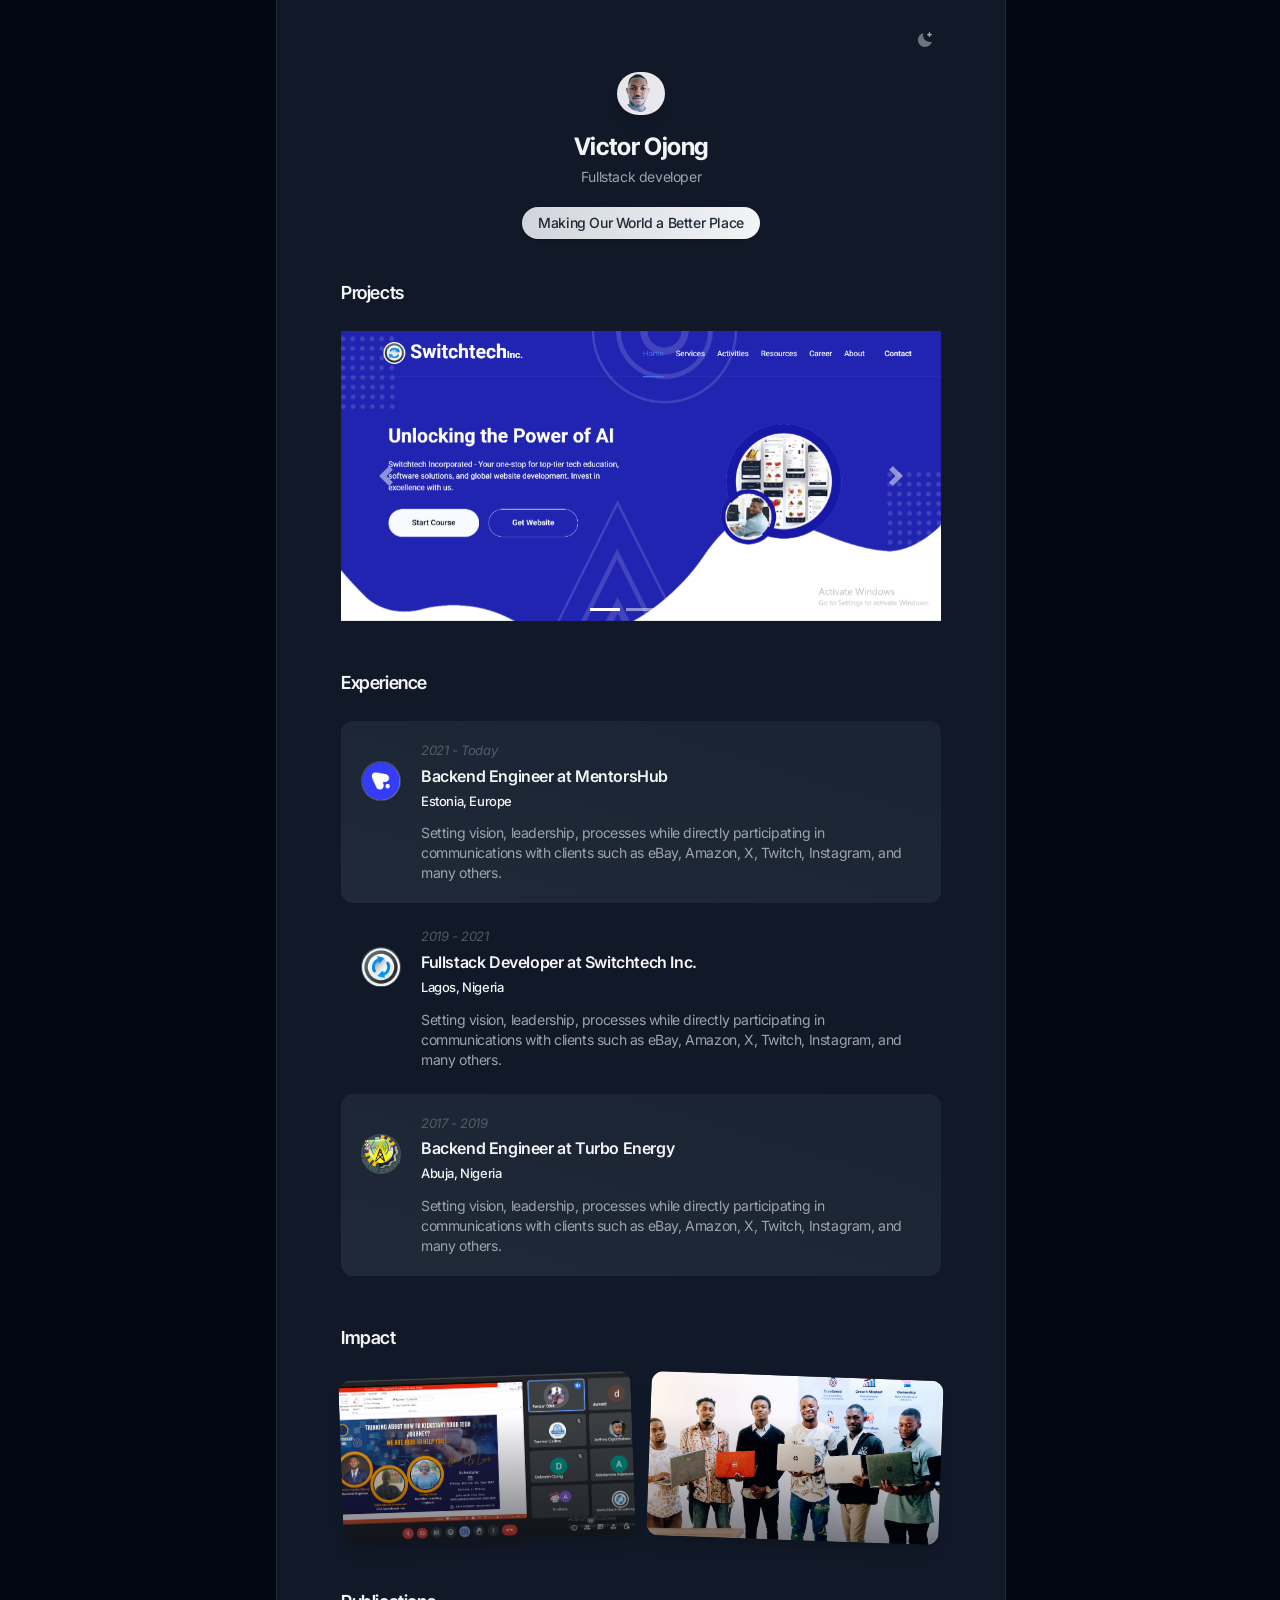
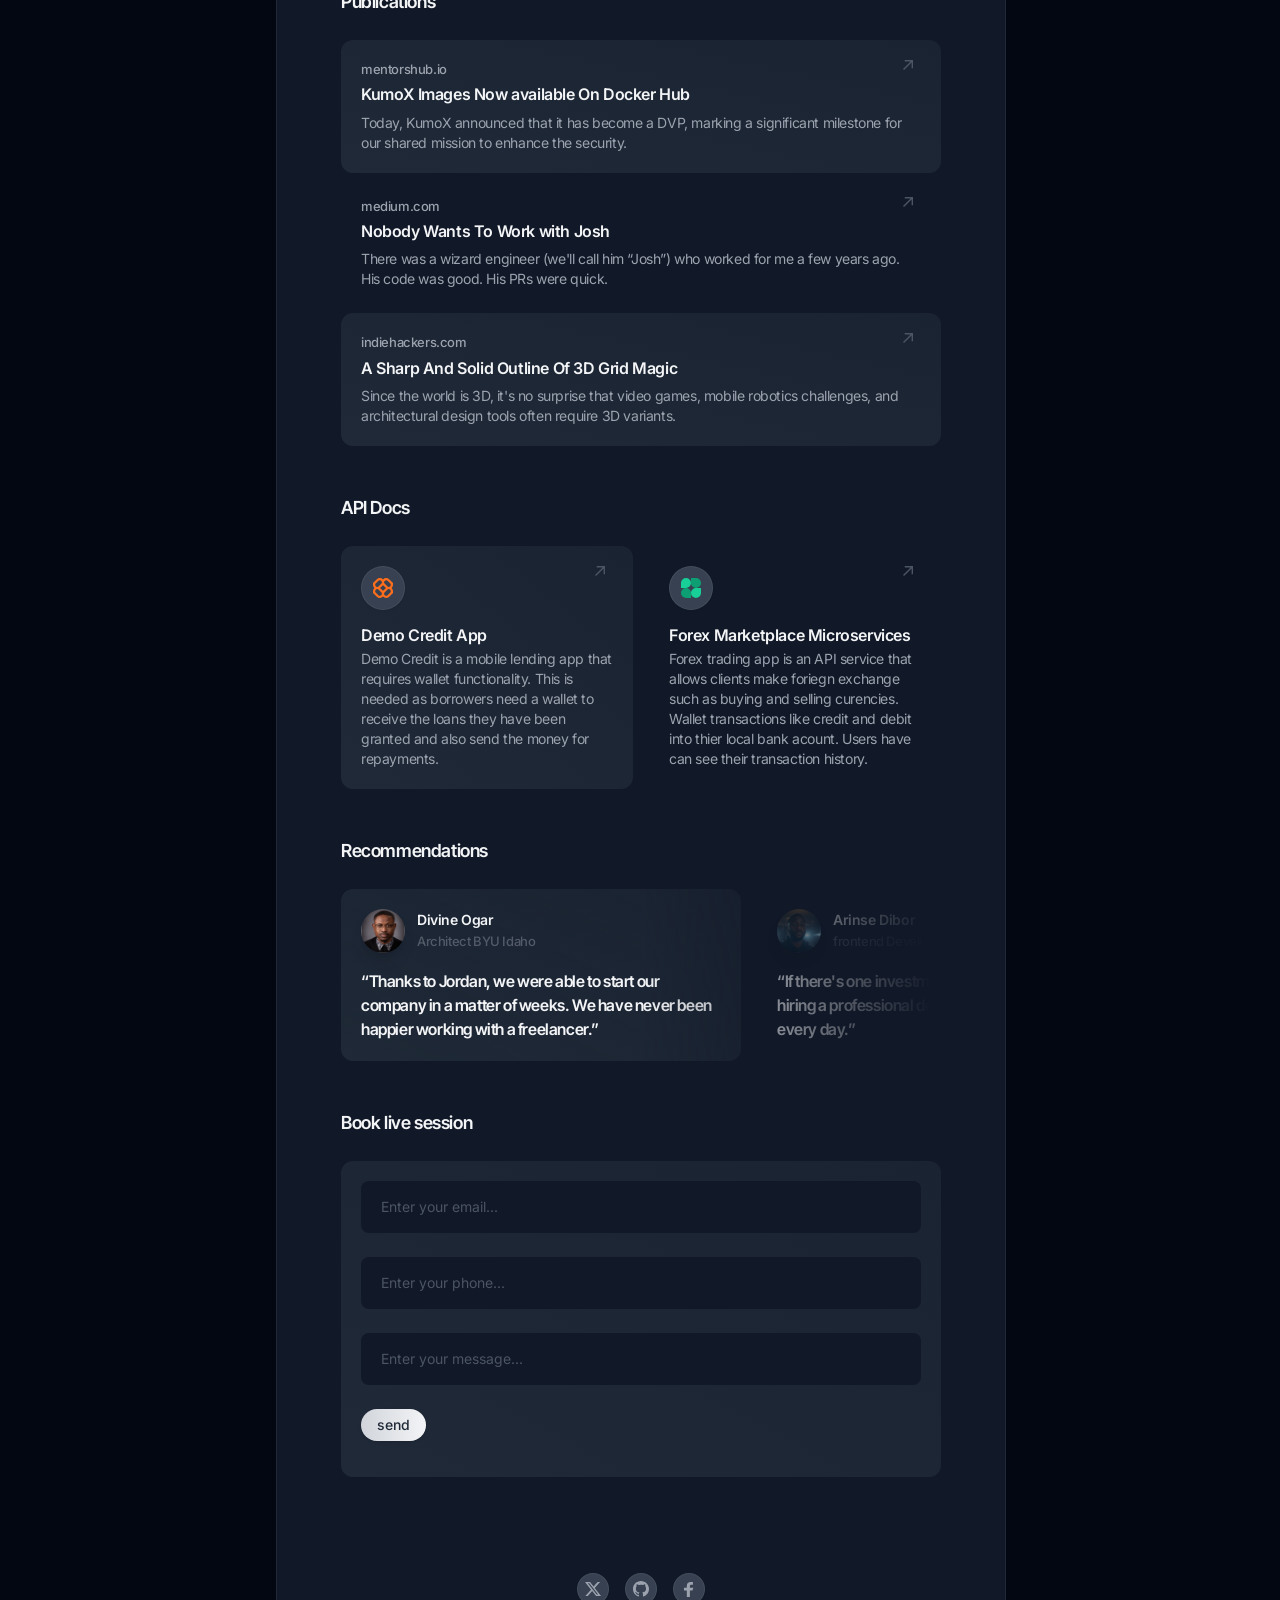
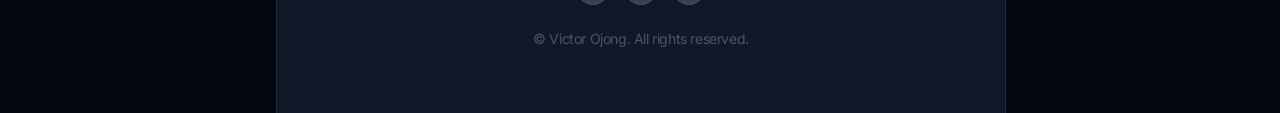
==== commit 87520913: "update: projects sliders" ====
--- a/index.html
+++ b/index.html
@@ -1,5 +1,8 @@
 <html class="dark" lang="en"><head>
         <meta charset="utf-8">
+          <!-- Bootstrap CSS -->
+    <link rel="stylesheet" href="https://cdn.jsdelivr.net/npm/bootstrap@4.0.0/dist/css/bootstrap.min.css" integrity="sha384-Gn5384xqQ1aoWXA+058RXPxPg6fy4IWvTNh0E263XmFcJlSAwiGgFAW/dAiS6JXm" crossorigin="anonymous">
+
         <title>Victor Ojong--software engineer</title>
         <meta name="viewport" content="width=device-width,initial-scale=1">
         <link href="./style.css" rel="stylesheet">
@@ -25,6 +28,40 @@
       font-family: 'notosans-bold'; 
       src: url(chrome-extension://llbcnfanfmjhpedaedhbcnpgeepdnnok/noto-sans-bold.woff);
     }
+ .testimonial {
+    background:
+        url(../img/),
+        url(../img/bg-bottom.png);
+    background-position:
+        left top,
+        right bottom;
+    background-repeat: no-repeat;
+}
+
+.testimonial-carousel .owl-item .testimonial-item,
+.testimonial-carousel .owl-item.center .testimonial-item * {
+    transition: .5s;
+}
+
+.testimonial-carousel .owl-item.center .testimonial-item {
+    background: var(--light) !important;
+    border-color: var(--light);
+}
+
+.testimonial-carousel .owl-item.center .testimonial-item * {
+    color: #888888;
+}
+
+.testimonial-carousel .owl-item.center .testimonial-item i {
+    color: var(--primary) !important;
+}
+
+.testimonial-carousel .owl-item.center .testimonial-item h6 {
+    color: var(--dark) !important;
+}
+
+
+
 </style></head>
 
     <body class="crok3 cd5fh c0n2d ca1ms ciyl2 cmwzp c7v7z">
@@ -62,11 +99,38 @@
                                     </div>
                                     <a class="c8j31 cu81w cqzhu c8uww ctphr c1m9b cdvd9 c5v5y c57ju ca0vo cz4g8 ceq97 c3ew3 cb1r6 cel1w cyamd cjf4f cvr54 cha6o cht5m c6x6e c7vou" href="#0">Making Our World a Better Place</a>
                                 </div>
-                                <div class="coily c2276 c37m1 cdgze">
-                                    <img class="c752s cev7p c88aw cs4tg ccy0p cna1y cfbgi c65hu" src="./assets/port42.png" width="245"  alt="Header 01">
-                                    <img class="c752s cev7p c88aw cs4tg ccy0p cna1y cfbgi c65hu" src="./assets/port55.png" width="245" alt="Header 02">
-                                    <img class="c752s cev7p c88aw cs4tg ccy0p cna1y cfbgi c65hu" src="./assets/port12.png" width="245"  alt="Header 03">
-                                </div>
+                               <h2 style="text-align: left;" class="cragt ckx3g cuykd c045m ca1ms c7v7z">Projects</h2>
+                                    <div class="ce075">
+                <div id="carouselExampleIndicators" class="carousel slide" data-ride="carousel">
+                    
+  <ol class="carousel-indicators">
+    <li data-target="#carouselExampleIndicators" data-slide-to="0" class="active"></li>
+    <li data-target="#carouselExampleIndicators" data-slide-to="1"></li>
+    <li data-target="#carouselExampleIndicators" data-slide-to="2"></li>
+  </ol>
+  <div class="carousel-inner">
+    <div class="carousel-item active">
+      <img class="d-block w-100" src="./assets/port12.png" alt="First slide">
+    </div>
+    <div class="carousel-item">
+      <img class="d-block w-100" src="./assets/port55.png" alt="Second slide">
+    </div>
+     <div class="carousel-item">
+      <img class="d-block w-100" src="./assets/port22.png" alt="Third slide">
+    </div>
+  </div>
+   
+  
+  <a class="carousel-control-prev" href="#carouselExampleIndicators" role="button" data-slide="prev">
+    <span class="carousel-control-prev-icon" aria-hidden="true"></span>
+    <span class="sr-only">Previous</span>
+  </a>
+  <a class="carousel-control-next" href="#carouselExampleIndicators" role="button" data-slide="next">
+    <span class="carousel-control-next-icon" aria-hidden="true"></span>
+    <span class="sr-only">Next</span>
+  </a>
+</div>
+
                             </header>
         
                             <!-- Content -->
@@ -244,7 +308,7 @@
                                             </div>
                                             <div class="ce075">
                                                 <h3 class="c045m ca1ms c7v7z">
-                                                    <a class="c5v5y c57ju" href="#0">Forex Trading App</a>
+                                                    <a class="c5v5y c57ju" href="#0">Forex Marketplace Microservices</a>
                                                 </h3>
                                                 <p class="cl9w0 cjnk1 cu98r">Forex trading app is an API service that allows clients make foriegn exchange such as buying and selling curencies. Wallet transactions like credit and debit into thier local bank acount. Users have can see their transaction history. 
                                                   
@@ -267,6 +331,8 @@
                                             <!-- Post #3 -->
                                             
                                             <!-- Post #4 -->
+                                            
+                                            
                                             
                                         <article class="cu81w czqxa c9riz c752s c1q7e c5v5y c57ju clbo7 ca0vo crren cq8eh ckmfp crgzn ctm47 ccbti c6gci crcs6 c6k7e cijvc" data-state="inactive">
                                                 <div class="ca3bq coily c8xr8 cm208">
@@ -391,6 +457,10 @@
 
 
 </body>
+ <!-- jQuery first, then Popper.js, then Bootstrap JS -->
+    <script src="https://code.jquery.com/jquery-3.2.1.slim.min.js" integrity="sha384-KJ3o2DKtIkvYIK3UENzmM7KCkRr/rE9/Qpg6aAZGJwFDMVNA/GpGFF93hXpG5KkN" crossorigin="anonymous"></script>
+    <script src="https://cdn.jsdelivr.net/npm/popper.js@1.12.9/dist/umd/popper.min.js" integrity="sha384-ApNbgh9B+Y1QKtv3Rn7W3mgPxhU9K/ScQsAP7hUibX39j7fakFPskvXusvfa0b4Q" crossorigin="anonymous"></script>
+    <script src="https://cdn.jsdelivr.net/npm/bootstrap@4.0.0/dist/js/bootstrap.min.js" integrity="sha384-JZR6Spejh4U02d8jOt6vLEHfe/JQGiRRSQQxSfFWpi1MquVdAyjUar5+76PVCmYl" crossorigin="anonymous"></script>
  <script>
  document.querySelector('#light-switch').addEventListener('click', changeLigth)
 
@@ -398,5 +468,7 @@
    document.querySelector('html').classList.toggle('dark');
 }                                
 </script>
+<script src="./js/scripts.js"> </script>
+<script src="./js/script.js"> </script>
 
 </html>
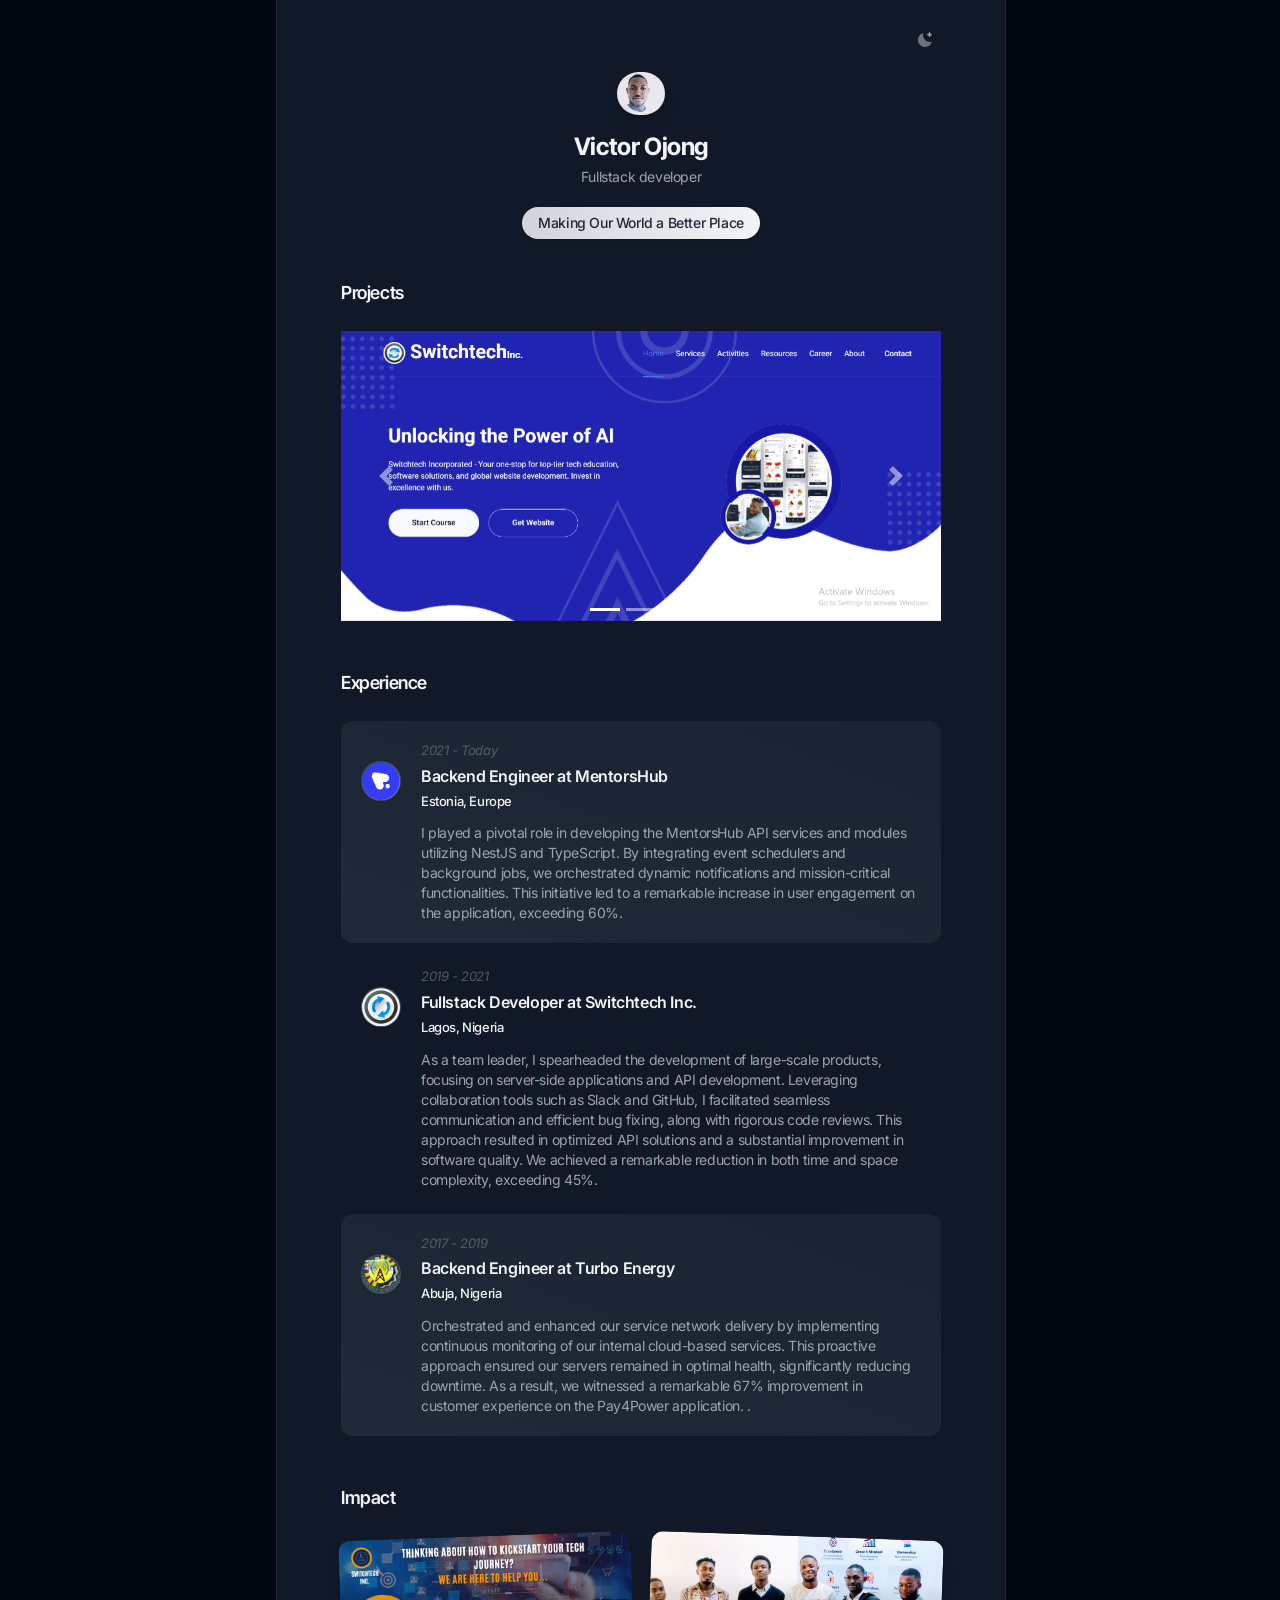
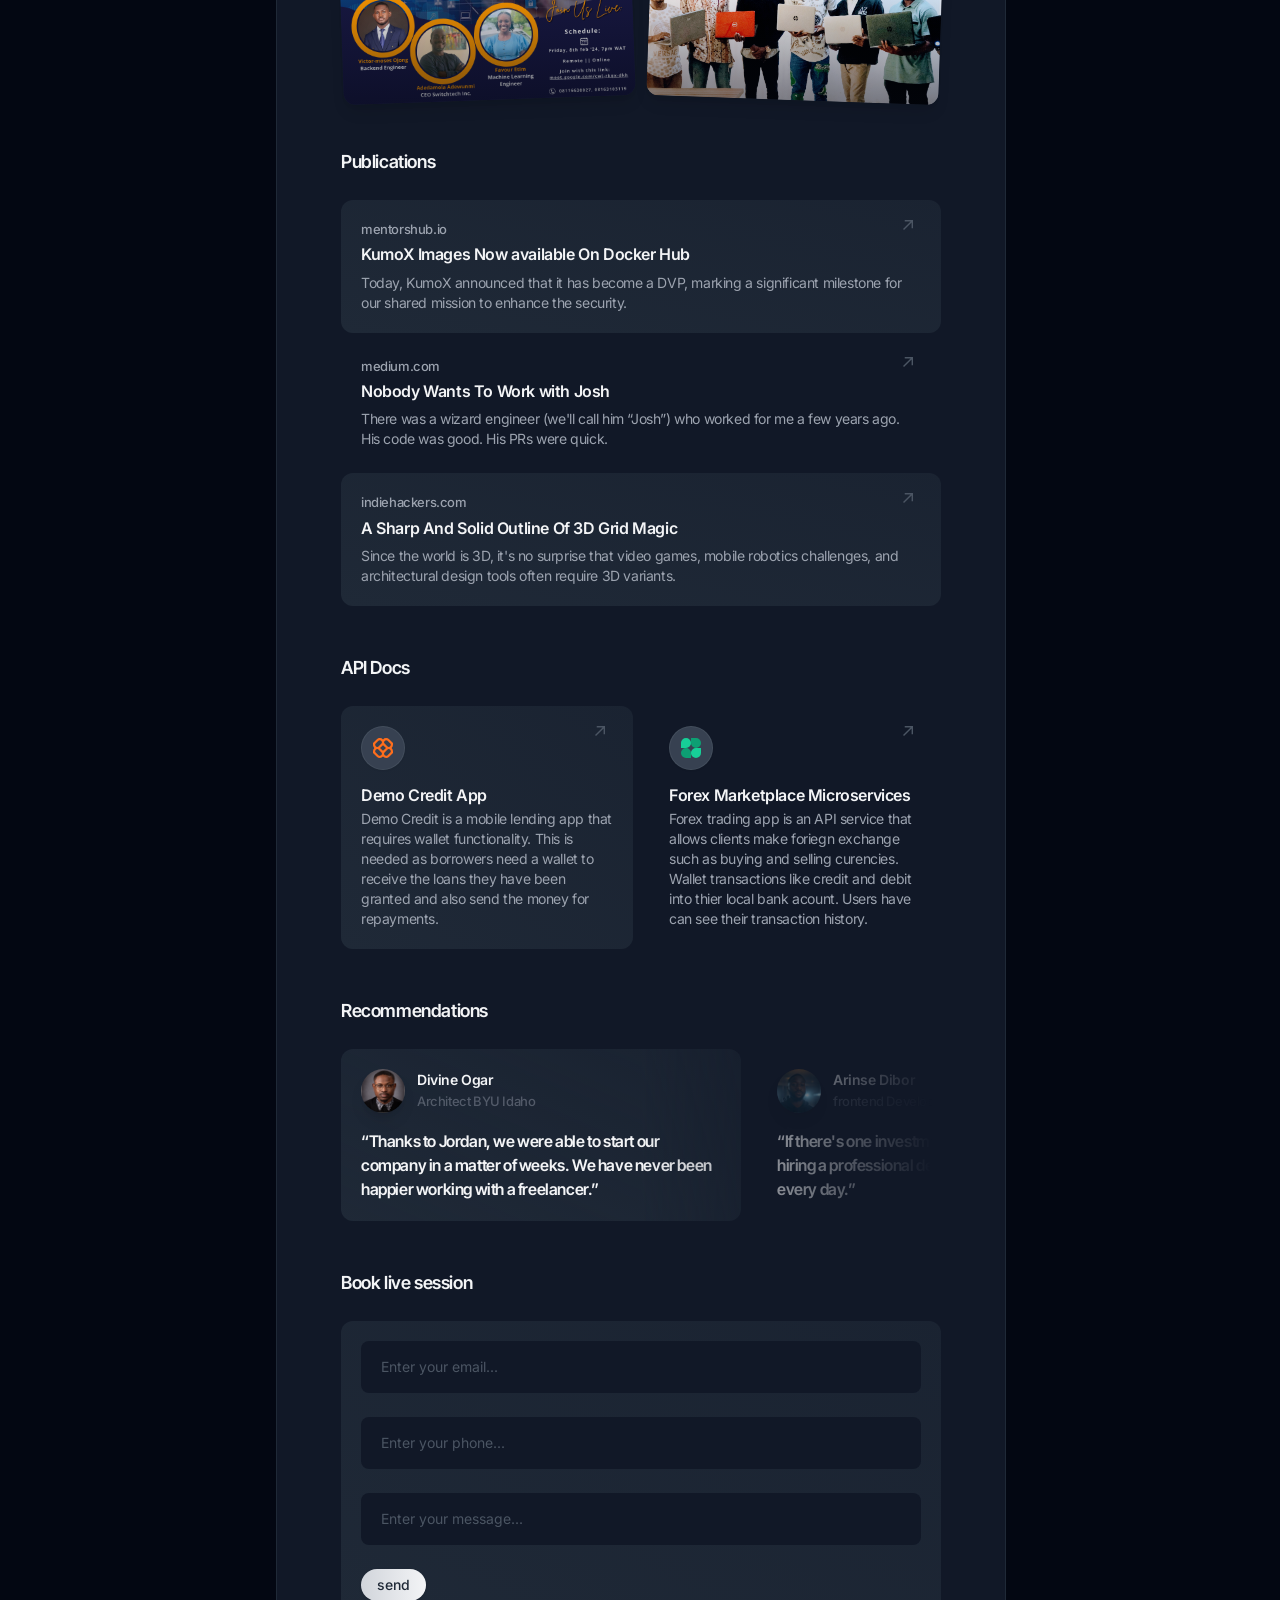
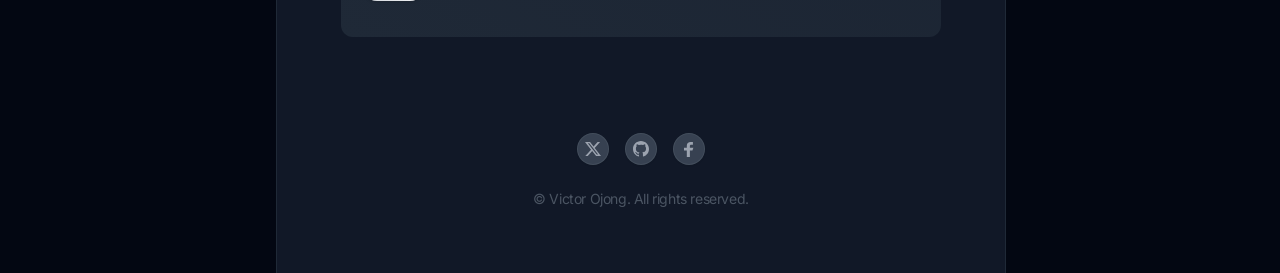
==== commit 29cd3834: "update: experience" ====
--- a/index.html
+++ b/index.html
@@ -113,10 +113,10 @@
       <img class="d-block w-100" src="./assets/port12.png" alt="First slide">
     </div>
     <div class="carousel-item">
-      <img class="d-block w-100" src="./assets/port55.png" alt="Second slide">
+      <img class="d-block w-100" src="./assets/port42.png" alt="Second slide">
     </div>
      <div class="carousel-item">
-      <img class="d-block w-100" src="./assets/port22.png" alt="Third slide">
+      <img class="d-block w-100" src="./assets/logistics4me.png" alt="Third slide">
     </div>
   </div>
    
@@ -154,7 +154,8 @@
                                                         </h3>
                                                         <div class="text-gray-600dark:text-gray-400 cp78t ckgk8">Estonia, Europe</div>
                                                     </div>
-                                                    <p class="cl9w0 cjnk1 cu98r">Setting vision, leadership, processes while directly participating in communications with clients such as eBay, Amazon, X, Twitch, Instagram, and many others.</p>
+                                                    <p class="cl9w0 cjnk1 cu98r">I played a pivotal role in developing the MentorsHub API services and modules utilizing NestJS and TypeScript. By integrating event schedulers and background jobs, we orchestrated dynamic notifications and mission-critical functionalities. This initiative led to a remarkable increase in user engagement on the application, exceeding 60%.
+</p>
                                                 </div>
                                             </div>
                                         </article>
@@ -172,7 +173,7 @@
                                                         </h3>
                                                         <div class="text-gray-600dark:text-gray-400 cp78t ckgk8">Lagos, Nigeria</div>
                                                     </div>
-                                                    <p class="cl9w0 cjnk1 cu98r">Setting vision, leadership, processes while directly participating in communications with clients such as eBay, Amazon, X, Twitch, Instagram, and many others.</p>
+                                                    <p class="cl9w0 cjnk1 cu98r">As a team leader, I spearheaded the development of large-scale products, focusing on server-side applications and API development. Leveraging collaboration tools such as Slack and GitHub, I facilitated seamless communication and efficient bug fixing, along with rigorous code reviews. This approach resulted in optimized API solutions and a substantial improvement in software quality. We achieved a remarkable reduction in both time and space complexity, exceeding 45%.</p>
                                                 </div>
                                             </div>
                                         </article>
@@ -190,7 +191,8 @@
                                                         </h3>
                                                         <div class="text-gray-600dark:text-gray-400 cp78t ckgk8">Abuja, Nigeria</div>
                                                     </div>
-                                                    <p class="cl9w0 cjnk1 cu98r">Setting vision, leadership, processes while directly participating in communications with clients such as eBay, Amazon, X, Twitch, Instagram, and many others.</p>
+                                                    <p class="cl9w0 cjnk1 cu98r"> Orchestrated and enhanced our service network delivery by implementing continuous monitoring of our internal cloud-based services. This proactive approach ensured our servers remained in optimal health, significantly reducing downtime. As a result, we witnessed a remarkable 67% improvement in customer experience on the Pay4Power application.
+.</p>
                                                 </div>
                                             </div>
                                         </article>
@@ -204,7 +206,7 @@
                                         <!-- Video #1 -->
                                         <article class="cu81w czjac cb1d7 c752s cev7p c88aw cs4tg ccy0p c65hu cd4zm cjsrp">
                                             <figure class="ciobu ckza3 c5v5y c57ju co05v c2mzw c3fki cps9j">
-                                                <img class="ciq3g c3v30 cclia" src="./assets/online.png" width="600" height="338" alt="Tutorial 01">
+                                                <img class="ciq3g c3v30 cclia" src="./assets/online banner.png" width="600" height="338" alt="Tutorial 01">
                                             </figure>
                                             
                                         </article>
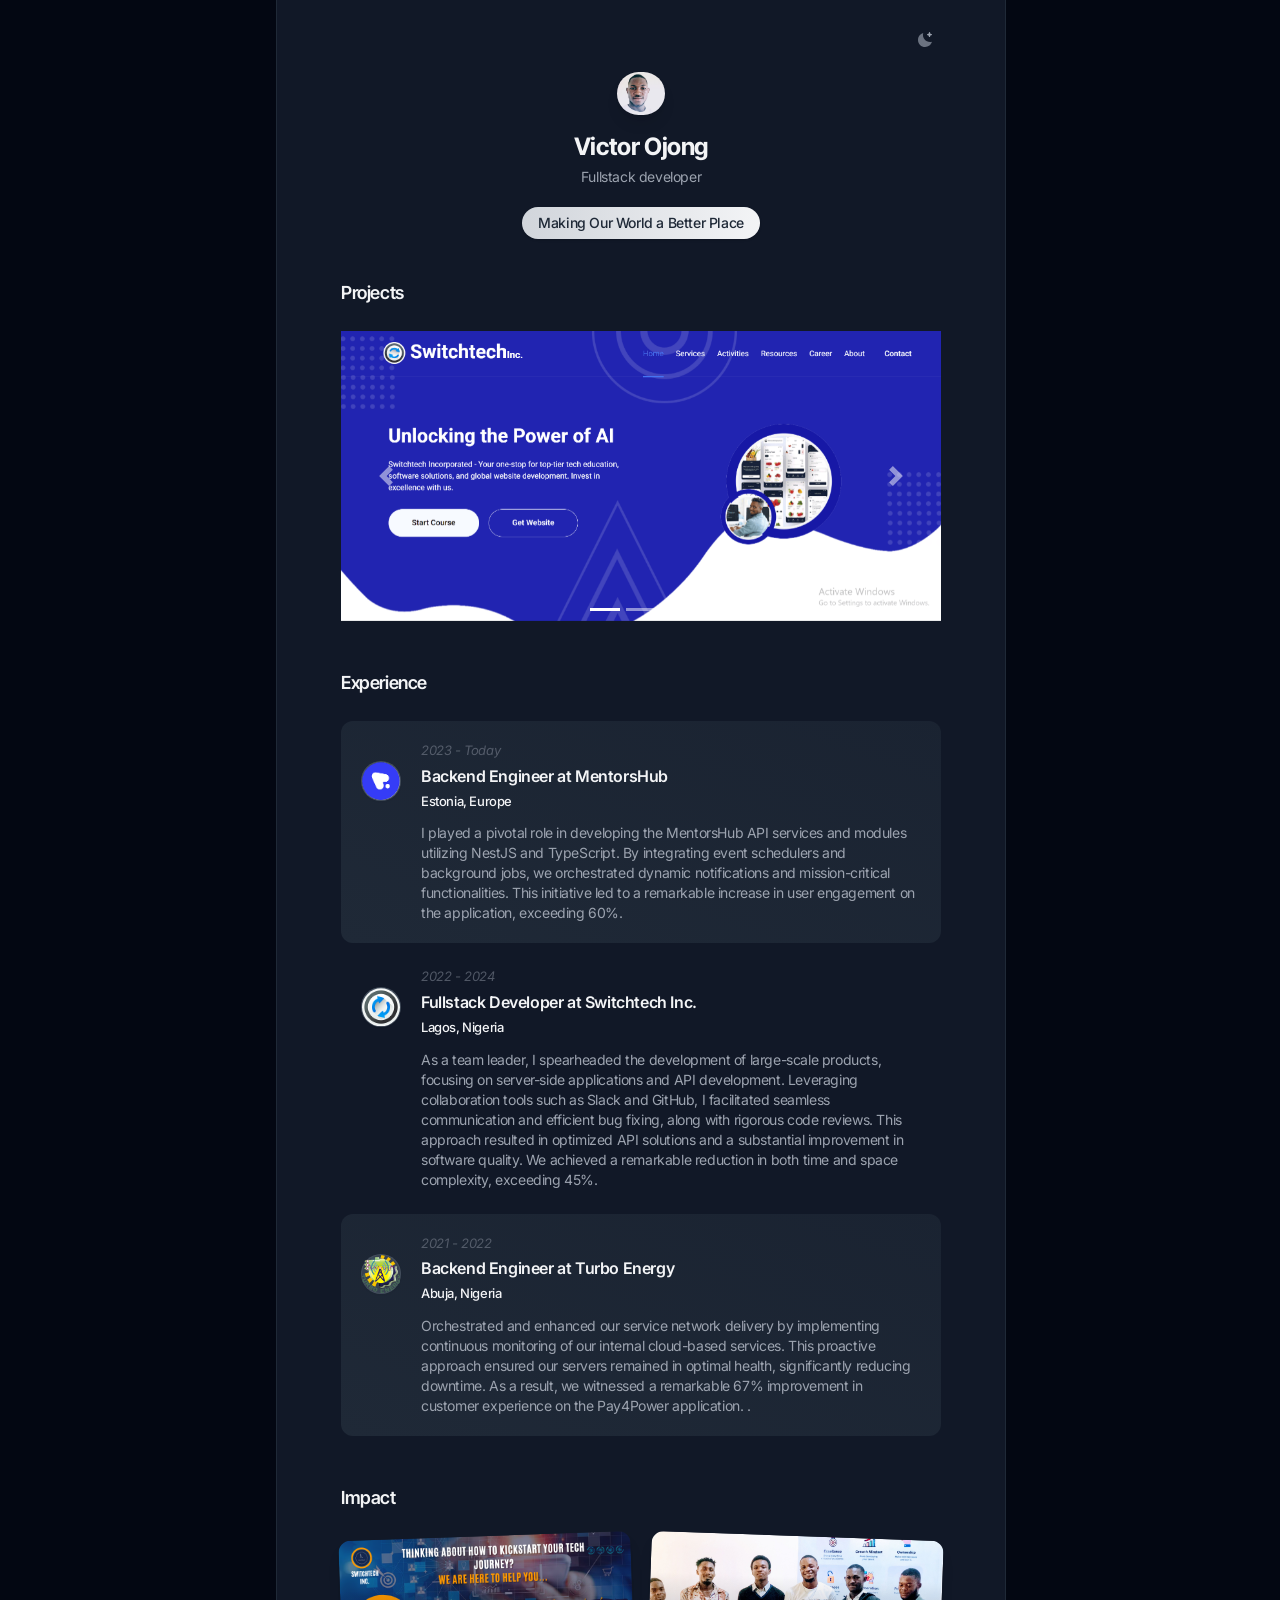
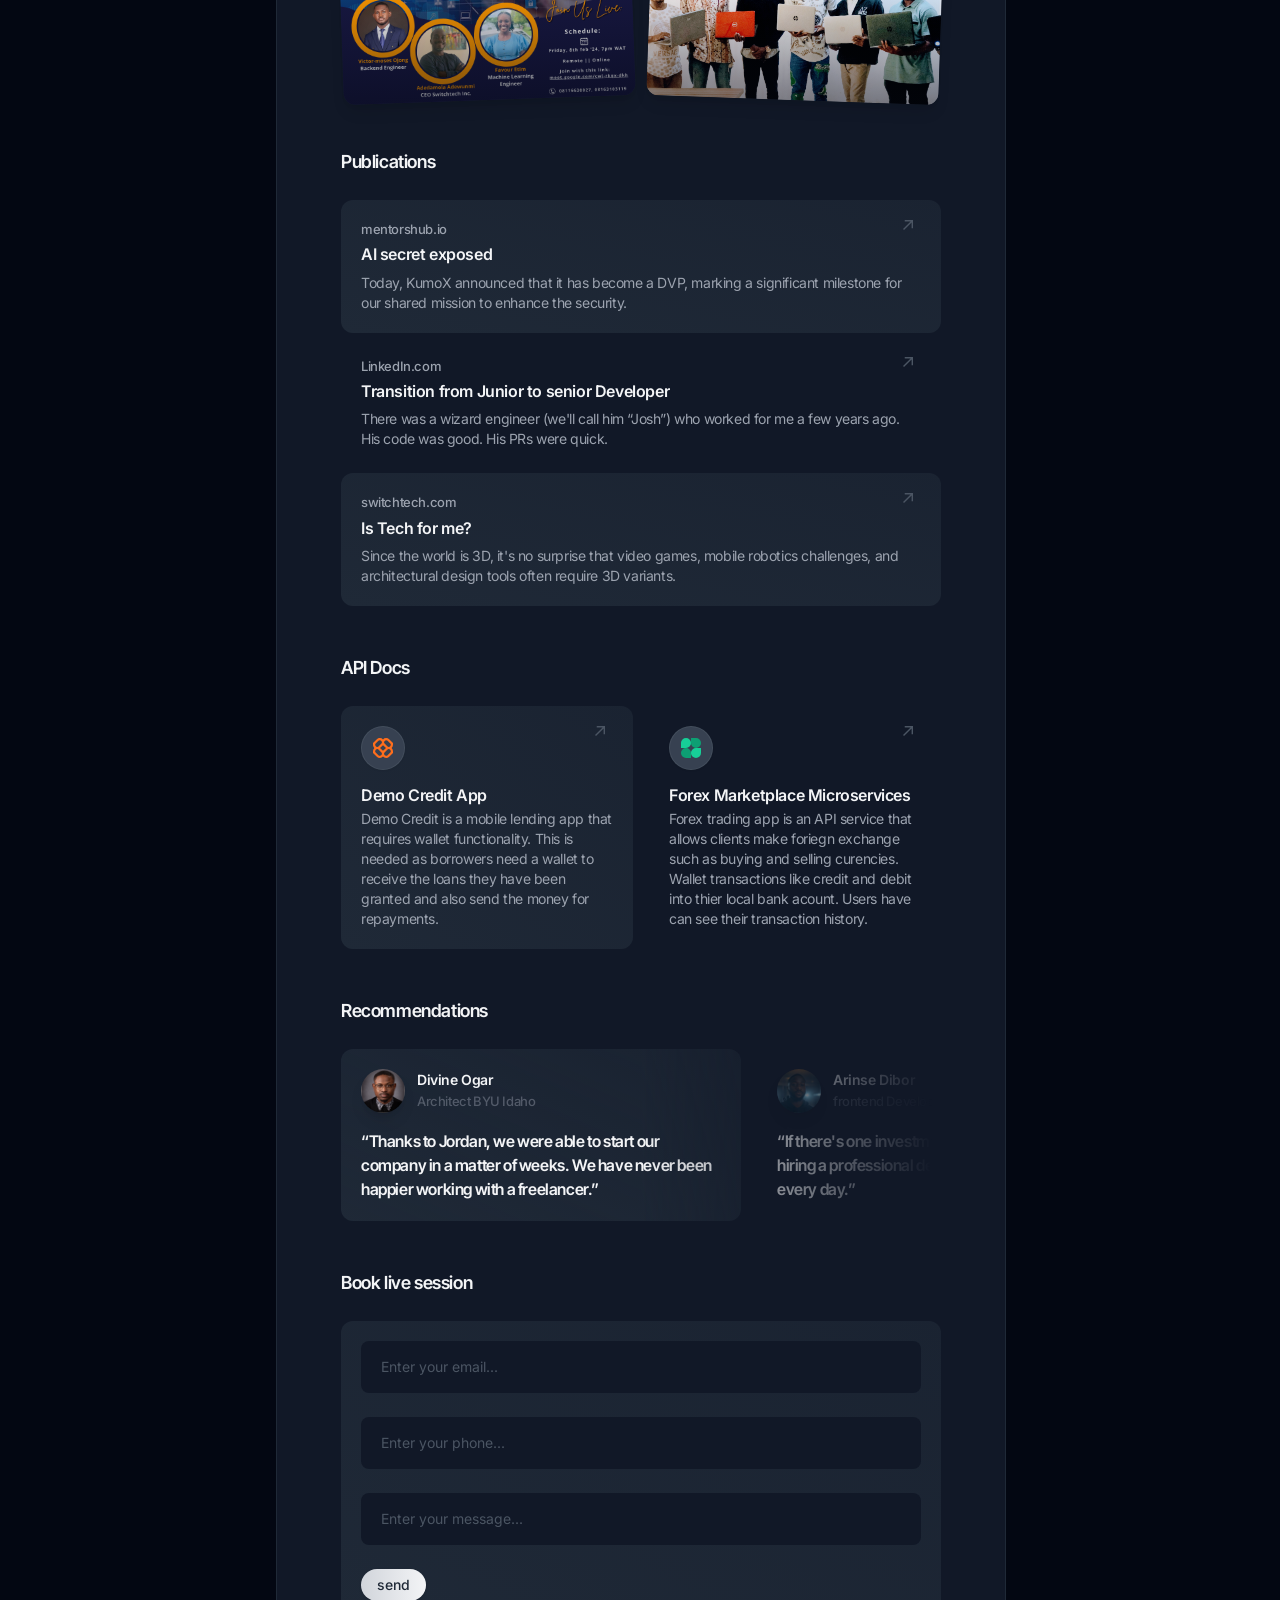
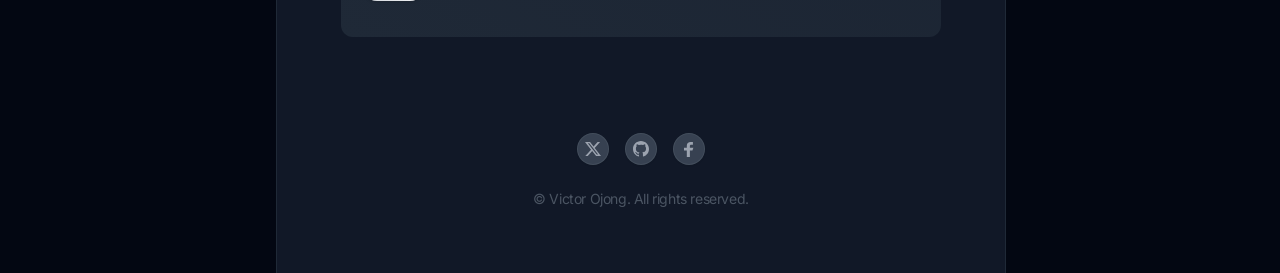
==== commit d44ccde5: "update: assets" ====
--- a/index.html
+++ b/index.html
@@ -148,7 +148,7 @@
                                                 </div>
                                                 <div>
                                                     <div class="cxozv cxrkr">
-                                                        <div class="cp78t c5qvh cplrd">2021 - Today</div>
+                                                        <div class="cp78t c5qvh cplrd">2023 - Today</div>
                                                         <h3 class="c045m ca1ms c7v7z">
                                                             <a class="c0t07 ciyg5 c9n2z csdx0 cg1zu" href="https://mentorshub.io/">Backend Engineer at MentorsHub</a>
                                                         </h3>
@@ -167,7 +167,7 @@
                                                 </div>
                                                 <div>
                                                     <div class="cxozv cxrkr">
-                                                        <div class="cp78t c5qvh cplrd">2019 - 2021</div>
+                                                        <div class="cp78t c5qvh cplrd">2022 - 2024</div>
                                                         <h3 class="c045m ca1ms c7v7z">
                                                             <a class="c0t07 ciyg5 c9n2z csdx0 cg1zu" href="#0">Fullstack Developer at Switchtech Inc.</a>
                                                         </h3>
@@ -185,7 +185,7 @@
                                                 </div>
                                                 <div>
                                                     <div class="cxozv cxrkr">
-                                                        <div class="cp78t c5qvh cplrd">2017 - 2019</div>
+                                                        <div class="cp78t c5qvh cplrd">2021 - 2022</div>
                                                         <h3 class="c045m ca1ms c7v7z">
                                                             <a class="c0t07 ciyg5 c9n2z csdx0 cg1zu" href="https://turboenergy.com/">Backend Engineer at Turbo Energy </a>
                                                         </h3>
@@ -234,7 +234,7 @@
                                             <div class="czq8f cxrkr">
                                                 <div class="cp78t ckgk8 cjnk1 cu98r">mentorshub.io</div>
                                                 <h3 class="c045m ca1ms c7v7z">
-                                                    <a class="c5v5y c57ju" href="#0">KumoX Images Now available On Docker Hub</a>
+                                                    <a class="c5v5y c57ju" href="#0">AI secret exposed</a>
                                                 </h3>
                                             </div>
                                             <p class="cl9w0 cjnk1 cu98r">Today, KumoX announced that it has become a DVP, marking a significant milestone for our shared mission to enhance the security.</p>
@@ -247,9 +247,9 @@
                                                 </svg>
                                             </div>
                                             <div class="czq8f cxrkr">
-                                                <div class="cp78t ckgk8 cjnk1 cu98r">medium.com</div>
+                                                <div class="cp78t ckgk8 cjnk1 cu98r">LinkedIn.com</div>
                                                 <h3 class="c045m ca1ms c7v7z">
-                                                    <a class="c5v5y c57ju" href="#0">Nobody Wants To Work with Josh</a>
+                                                    <a class="c5v5y c57ju" href="#0">Transition from Junior to senior Developer</a>
                                                 </h3>
                                             </div>
                                             <p class="cl9w0 cjnk1 cu98r">There was a wizard engineer (we'll call him “Josh”) who worked for me a few years ago. His code was good. His PRs were quick.</p>
@@ -262,9 +262,9 @@
                                                 </svg>
                                             </div>
                                             <div class="czq8f cxrkr">
-                                                <div class="cp78t ckgk8 cjnk1 cu98r">indiehackers.com</div>
+                                                <div class="cp78t ckgk8 cjnk1 cu98r">switchtech.com</div>
                                                 <h3 class="c045m ca1ms c7v7z">
-                                                    <a class="c5v5y c57ju" href="#0">A Sharp And Solid Outline Of 3D Grid Magic</a>
+                                                    <a class="c5v5y c57ju" href="#0">Is Tech for me? </a>
                                                 </h3>
                                             </div>
                                             <p class="cl9w0 cjnk1 cu98r">Since the world is 3D, it's no surprise that video games, mobile robotics challenges, and architectural design tools often require 3D variants.</p>
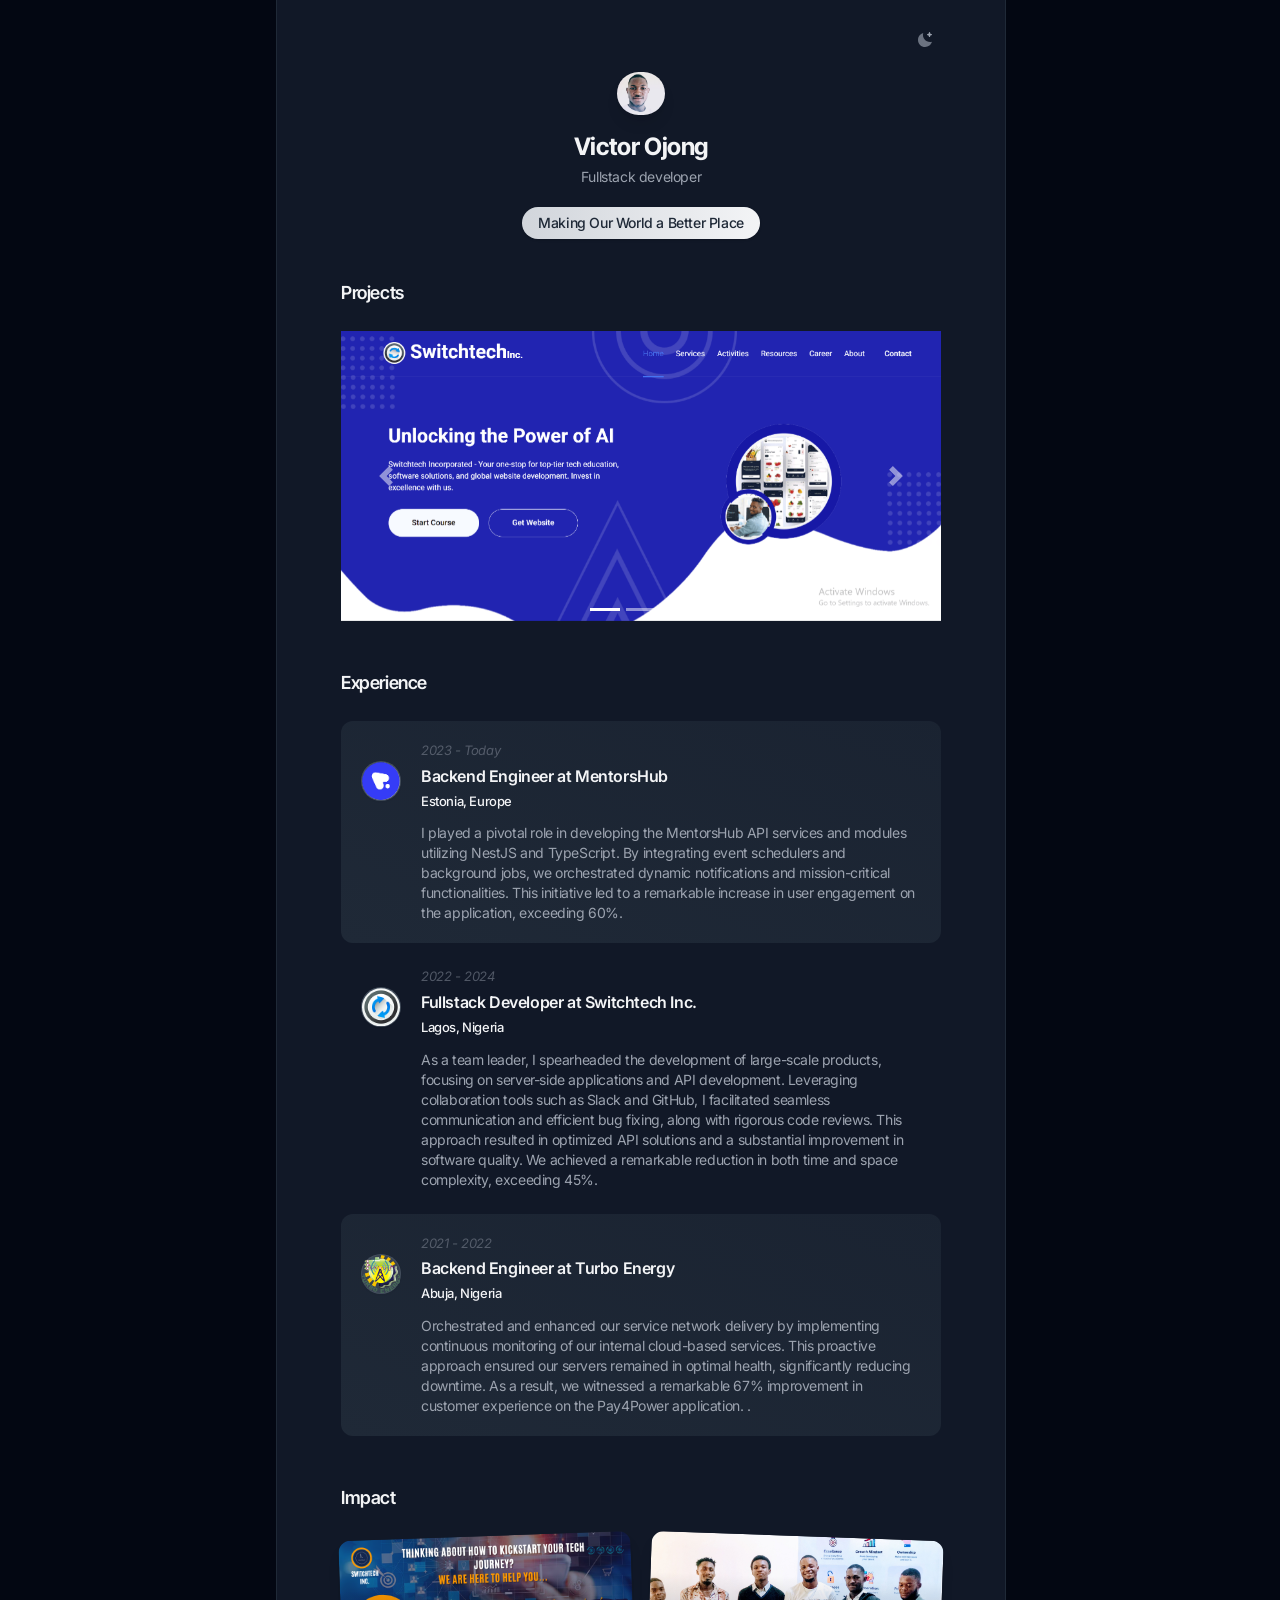
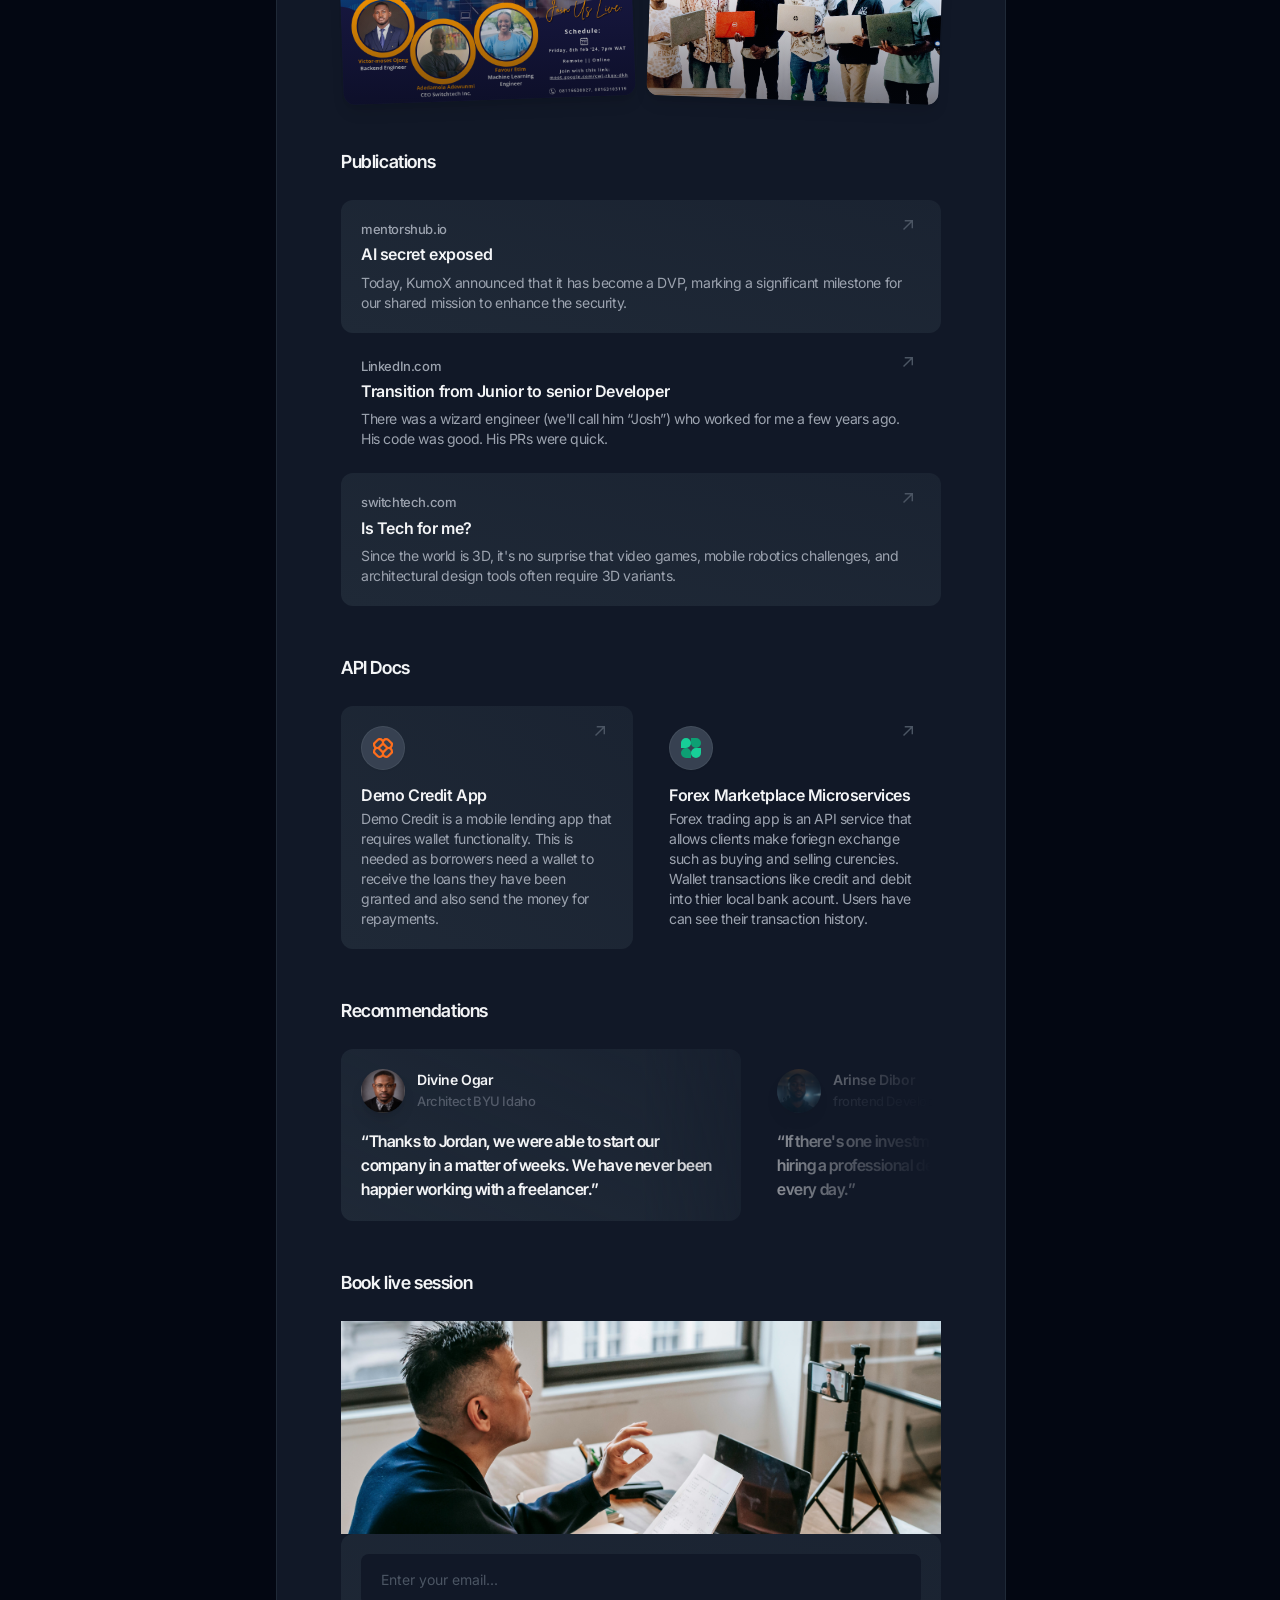
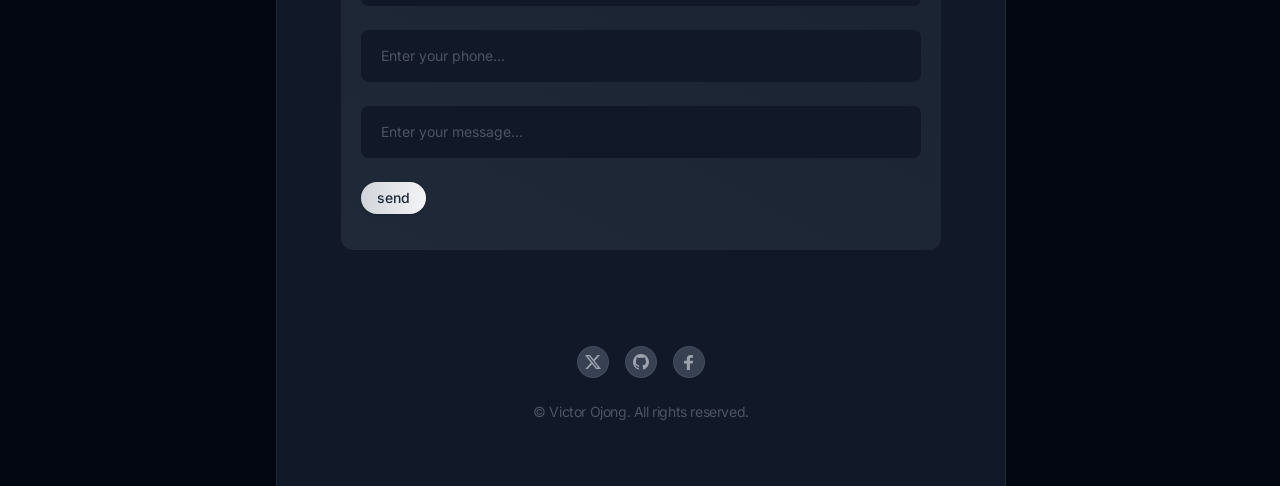
==== commit 5fbf4fe1: "add: session image" ====
--- a/index.html
+++ b/index.html
@@ -388,7 +388,9 @@
         
                                 <!-- Newsletter -->
                                 <section>
+                                    
                                     <h2 class="cragt ckx3g cuykd c045m ca1ms c7v7z">Book live session</h2>
+                                    <img src="./assets/mentoring.jpg" alt="">
                                     <div class="c752s cgvqk ci9im c69po c1q7e cvx4u czakf cwq9q">
                                         <form>
                                             <div class="coily cwap5 cmlqw c090i c6x7o c1djd c2yrc criup">
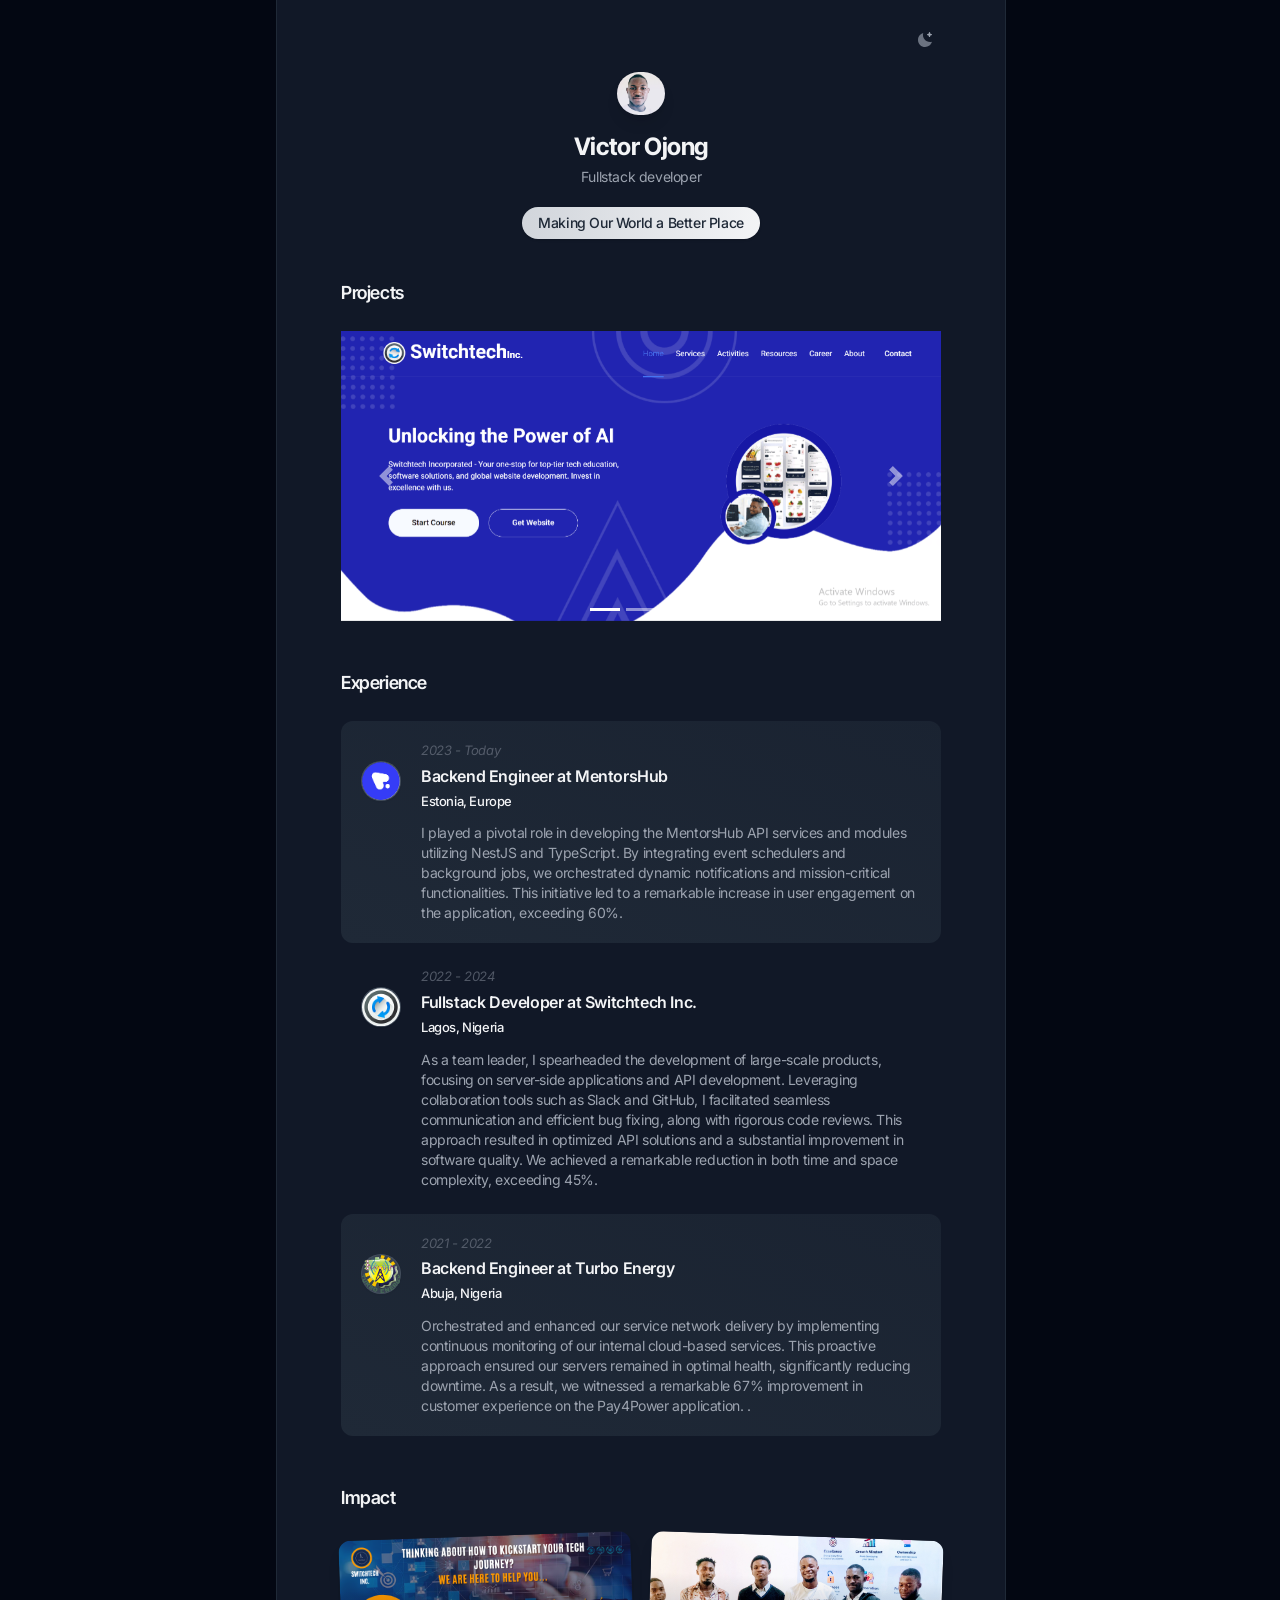
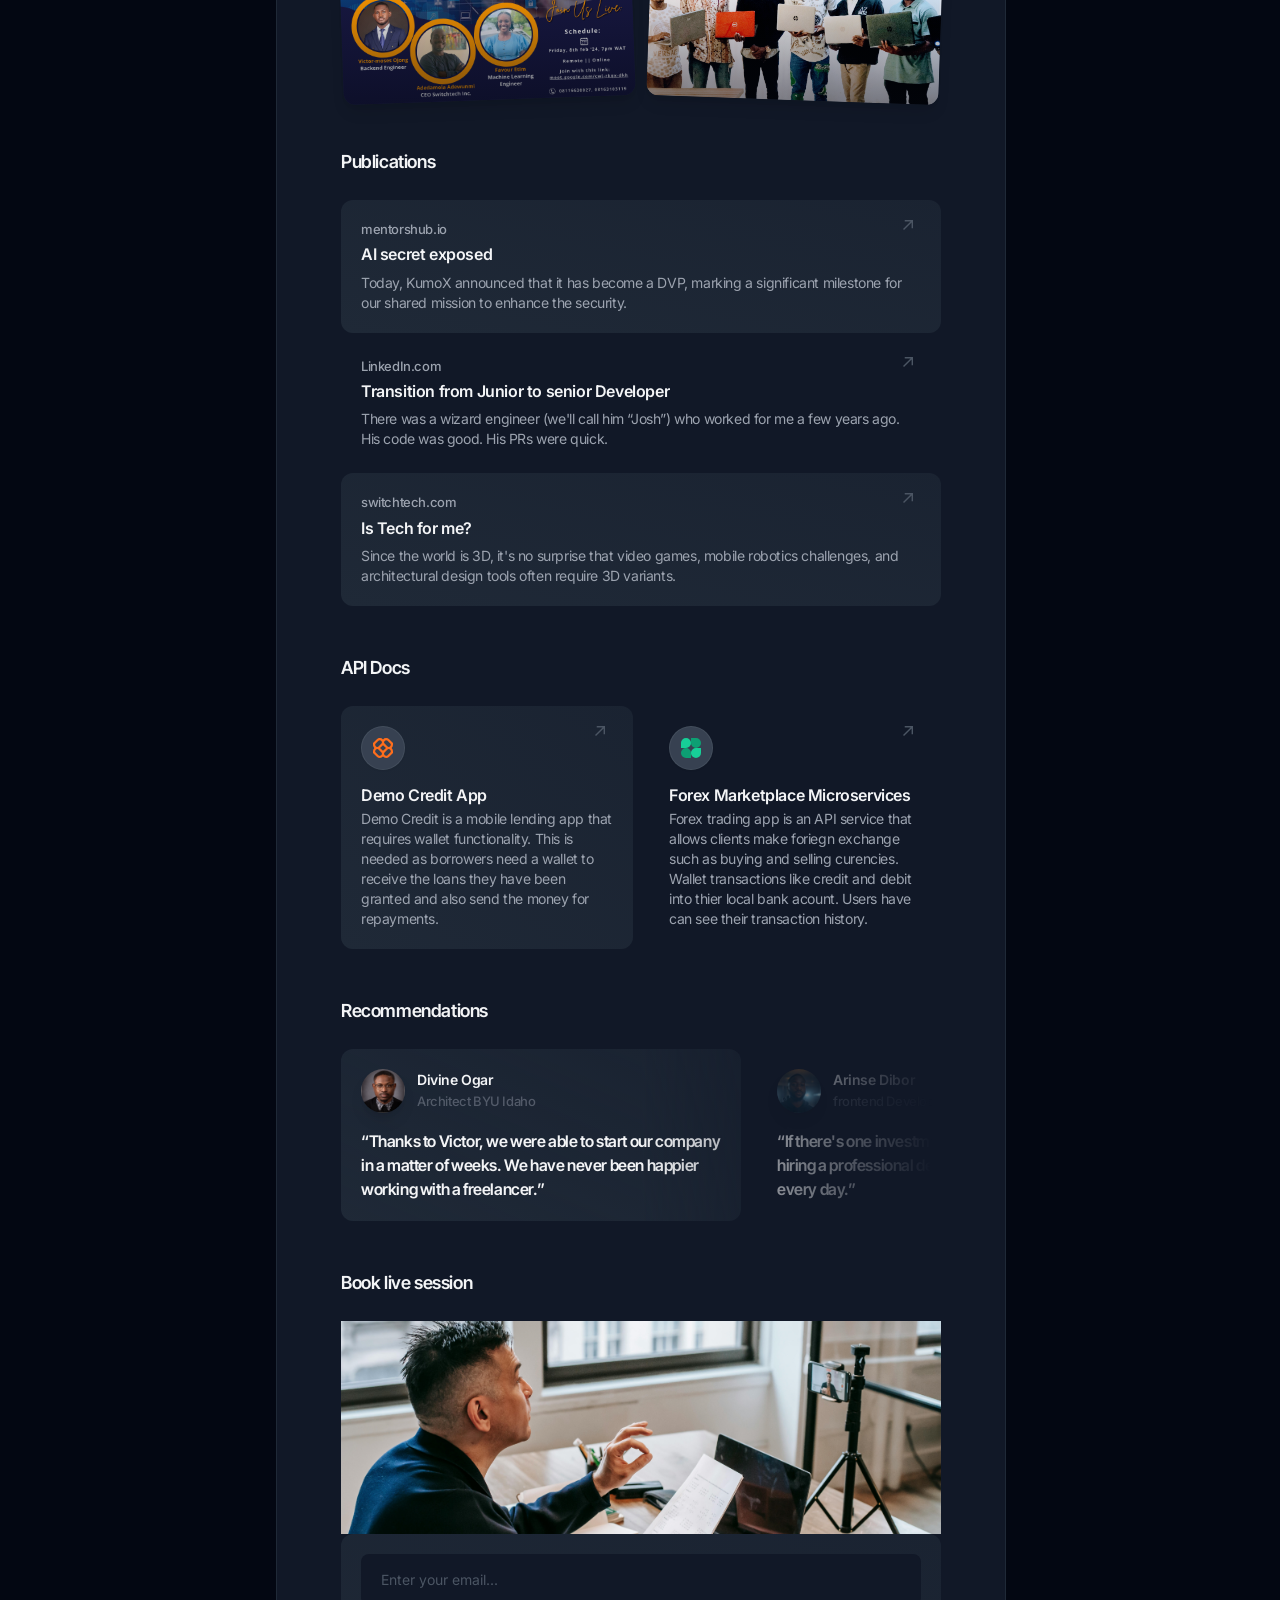
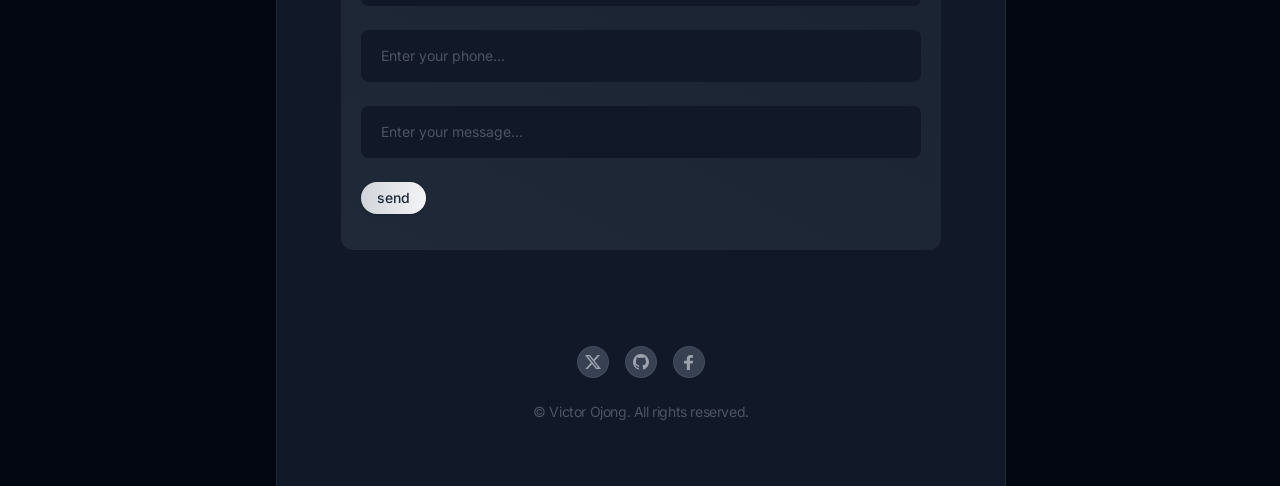
==== commit 0dc6925a: "update: names values" ====
--- a/index.html
+++ b/index.html
@@ -357,7 +357,7 @@
                                                         <p class="cp78t ckgk8 cplrd">Architect BYU Idaho </p>
                                                     </div>
                                                 </div>
-                                                <p class="before:content-['\201C'] after:content-['\201D'] ckx3g c045m ca1ms cpj3u cxena c7v7z">Thanks to Jordan, we were able to start our company in a matter of weeks. We have never been happier working with a freelancer.</p>
+                                                <p class="before:content-['\201C'] after:content-['\201D'] ckx3g c045m ca1ms cpj3u cxena c7v7z">Thanks to Victor, we were able to start our company in a matter of weeks. We have never been happier working with a freelancer.</p>
                                             </article><article class="cu81w czqxa c9riz c752s c1q7e c5v5y c57ju clbo7 ca0vo crren cq8eh ckmfp crgzn ctm47 ccbti c6gci crcs6 c6k7e cijvc" data-state="inactive">
                                                 <div class="ca3bq coily c8xr8 cm208">
                                                     <img class="cj7hi c72v2 c9riz czi0k cev7p" src="./assets/arinse-ibori.jpeg" width="44" height="44" alt="Testimonial 03">
@@ -379,7 +379,7 @@
                                                         <p class="cp78t ckgk8 cplrd">CTO, IndieHackers</p>
                                                     </div>
                                                 </div>
-                                                <p class="before:content-['\201C'] after:content-['\201D'] ckx3g c045m ca1ms cpj3u cxena c7v7z">Thanks to Jordan, we were able to start our company in a matter of weeks. We have never been happier working with a freelancer.</p>
+                                                <p class="before:content-['\201C'] after:content-['\201D'] ckx3g c045m ca1ms cpj3u cxena c7v7z">Thanks to Victor, we were able to start our company in a matter of weeks. We have never been happier working with a freelancer.</p>
                                             </article></div>
                                         <!-- Carousel functionality: https://github.com/alpinejs/alpine -->
                                        
